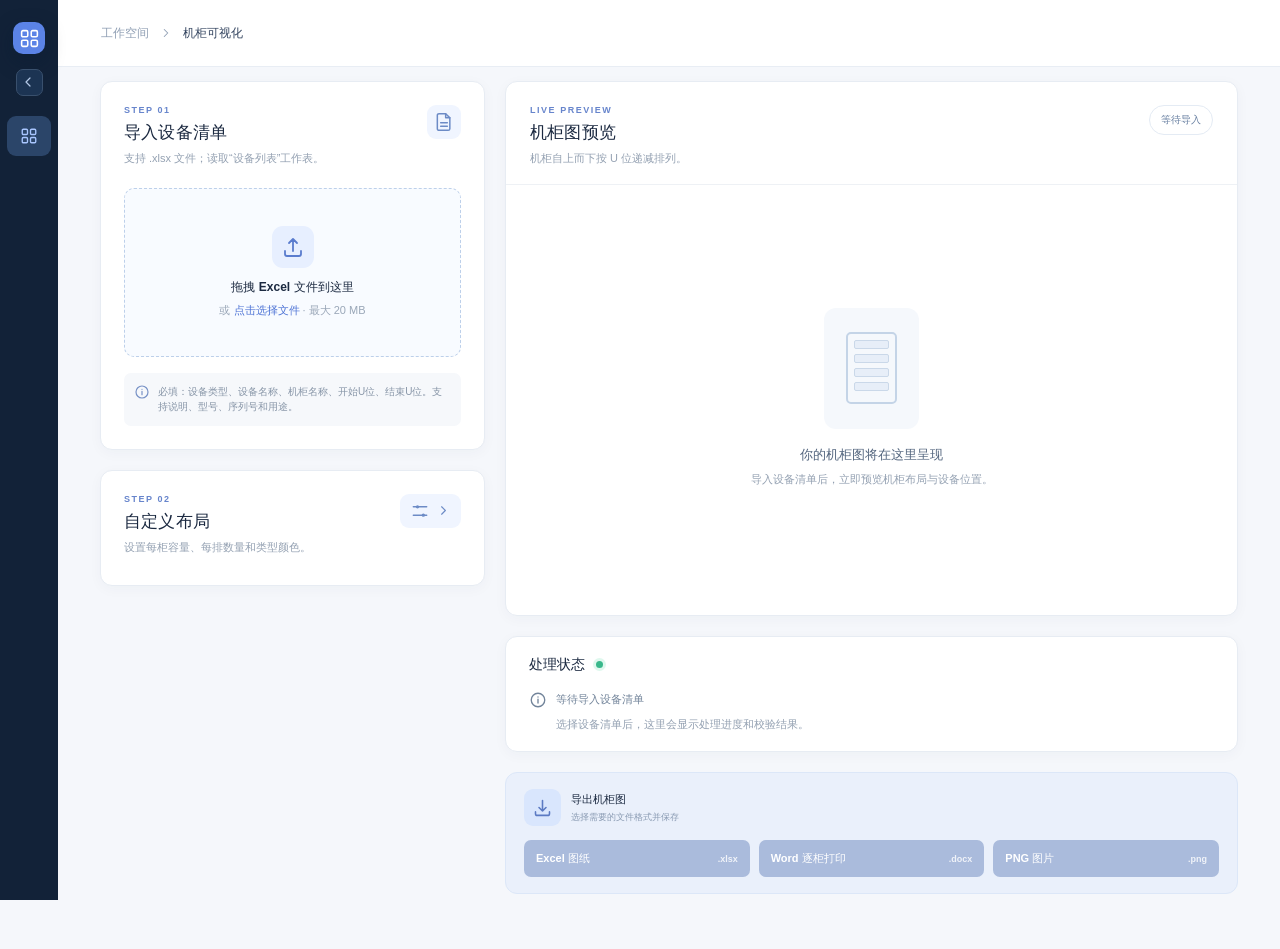
==== index.html @ 8fc7eed4 "Add files via upload" ====
<!doctype html>
<html lang="zh-CN">
  <head>
    <meta charset="UTF-8" />
    <meta name="viewport" content="width=device-width, initial-scale=1.0" />
    <title>机柜图生成器</title>
    <script type="module" crossorigin src="/assets/main-CAr9Ne1D.js"></script>
    <link rel="modulepreload" crossorigin href="/assets/style-BYefLPfo.js">
    <link rel="stylesheet" crossorigin href="/assets/style-B7ou3QbX.css">
  </head>
  <body>
    <div id="app"></div>
  </body>
</html>
---- assets/style-B7ou3QbX.css ----
:root{font-family:DM Sans,Noto Sans SC,Microsoft YaHei,sans-serif;color:#1b2940;background:#f5f7fb;font-synthesis:none}*{box-sizing:border-box}body{margin:0;min-width:980px}button,input{font:inherit}button{cursor:pointer}button:disabled{cursor:not-allowed}svg{flex:none}.shell{display:flex;min-height:100vh}.sidebar{width:238px;background:#122238;color:#fff;display:flex;flex-direction:column;flex:none;padding:30px 17px 22px;position:sticky;top:0;height:100vh}.brand{display:flex;align-items:center;gap:11px;padding:0 13px 51px}.brand-mark{width:38px;height:38px;border-radius:10px;background:#5b83e6;display:grid;place-items:center;box-shadow:0 7px 20px #08183166}.brand strong{display:block;font-size:16px;letter-spacing:.025em}.brand small{display:block;margin-top:3px;font-size:9px;letter-spacing:.22em;color:#8ba4c4}.side-label{font-size:10px;font-weight:700;letter-spacing:.18em;color:#6f87a7;padding:0 15px 13px}.nav-item{width:100%;display:flex;align-items:center;gap:12px;border:0;border-radius:9px;padding:13px 14px;background:#2b4569;color:#fff;text-align:left;font-size:13px;font-weight:600}.nav-item svg{color:#a9c6ff}.side-bottom{margin-top:auto}.side-note{display:flex;gap:9px;padding:14px 12px;border:1px solid #34485e;border-radius:9px;color:#9db0c7;font-size:11px;line-height:1.6}.side-note svg{color:#85a8ee;margin-top:1px}.version{color:#5d7189;font-size:10px;padding:19px 13px 0}.main{flex:1;min-width:0}.topbar{height:67px;padding:0 43px;border-bottom:1px solid #e8edf4;background:#fff;display:flex;align-items:center;justify-content:space-between}.breadcrumbs{display:flex;align-items:center;gap:10px;color:#91a0b5;font-size:12px}.breadcrumbs strong{font-weight:600;color:#33445f}.top-pill{display:flex;align-items:center;gap:8px;border:1px solid #e5ebf0;border-radius:99px;padding:7px 11px;color:#687b91;font-size:11px}.pulse,.status-dot{width:7px;height:7px;border-radius:50%;background:#39b88b;box-shadow:0 0 0 3px #dff8ee}.content{max-width:1510px;margin:0 auto;padding:30px 42px 55px}.hero{height:174px;border-radius:14px;background:linear-gradient(108deg,#234977,#1d3b62 49%,#142a47);position:relative;overflow:hidden;display:flex;align-items:center;justify-content:space-between;padding:0 38px;color:#fff;box-shadow:0 12px 30px #263c5b1f}.hero:after{content:"";position:absolute;width:530px;height:530px;right:-75px;top:-270px;border:1px solid #ffffff1c;border-radius:50%;box-shadow:0 0 0 70px #ffffff07,0 0 0 145px #ffffff05}.hero-copy{z-index:2}.eyebrow,.kicker{font-size:10px;letter-spacing:.17em;font-weight:700;color:#83adff}.hero h1{margin:10px 0 8px;font-size:28px;letter-spacing:.015em;font-weight:700}.hero p{font-size:12px;color:#c3d3e8;margin:0}.hero-art{width:210px;height:135px;position:relative;z-index:1;margin-right:18px}.mini-rack{position:absolute;left:45px;top:8px;width:116px;height:126px;border:5px solid #6d8caf;border-radius:8px;background:#0d2340;padding:10px;display:flex;flex-direction:column;gap:7px;transform:rotate(-7deg);box-shadow:14px 14px 25px #07162966}.mini-rack div{height:17px;background:linear-gradient(90deg,#79a5e5 0 9%,#2d5484 9% 72%,#385f8d 72%);border-radius:3px;box-shadow:inset 0 0 0 1px #ffffff18}.mini-rack div:nth-child(2){background:linear-gradient(90deg,#6eccc3 0 9%,#265b68 9% 72%,#327b7e 72%)}.mini-rack div:nth-child(4){background:linear-gradient(90deg,#be9fe6 0 9%,#5d497b 9% 72%,#6a538f 72%)}.art-glow{position:absolute;width:180px;height:70px;background:#6ea4ff33;filter:blur(32px);bottom:0}.workflow{display:flex;align-items:center;gap:19px;margin:24px 0}.step{display:flex;align-items:center;gap:12px;min-width:184px;color:#8492a6}.step>span{width:31px;height:31px;display:grid;place-items:center;border:1px solid #dce3ec;border-radius:50%;background:#fff;font-size:11px;font-weight:700}.step.active>span{background:#e9efff;color:#4d70ca;border-color:#ccdbff}.step strong{display:block;font-size:12px;color:#43536c}.step small{display:block;margin-top:3px;font-size:10px}.workflow i{width:50px;height:1px;background:#dce3ec}.workspace-grid{display:grid;grid-template-columns:minmax(355px,385px) minmax(0,1fr);gap:20px}.left-stack,.right-stack{display:flex;flex-direction:column;gap:20px}.panel{background:#fff;border:1px solid #e7ecf3;border-radius:12px;box-shadow:0 3px 14px #20335009}.import-panel,.settings-panel{padding:23px}.panel-heading,.preview-heading{display:flex;justify-content:space-between;gap:15px}.kicker{color:#6785cc;font-size:9px}.panel h2{font-size:17px;margin:6px 0;letter-spacing:.01em}.panel p{font-size:11px;color:#94a1b2;margin:0;line-height:1.5}.heading-icon{color:#6c8bc6;background:#f0f5ff;border-radius:9px;width:34px;height:34px;display:grid;place-items:center}.dropzone{height:169px;border:1.5px dashed #bdd0ea;background:#f8fbff;border-radius:10px;margin-top:21px;display:flex;align-items:center;justify-content:center;flex-direction:column;gap:7px;cursor:pointer;transition:.2s}.dropzone:hover,.dropzone.dragging{border-color:#5d86df;background:#eff5ff}.upload-icon{width:42px;height:42px;border-radius:11px;background:#e7efff;color:#5a7cce;display:grid;place-items:center;margin-bottom:4px}.dropzone strong{font-size:12px}.dropzone span{font-size:11px;color:#9aa7b8}.dropzone b{color:#4d73d5}.file-summary{display:flex;align-items:center;gap:11px;background:#f6f9fd;border:1px solid #e5ecf6;border-radius:8px;padding:10px;margin-top:13px}.file-summary.hidden{display:none}.file-badge{color:#5d7bc3}.file-summary>div:nth-child(2){min-width:0;flex:1}.file-summary strong,.file-summary small{display:block;white-space:nowrap;overflow:hidden;text-overflow:ellipsis}.file-summary strong{font-size:11px}.file-summary small{font-size:10px;color:#92a0b0;margin-top:2px}.file-summary button{border:0;background:none;color:#9caaba;padding:4px}.format-note{display:flex;gap:8px;align-items:flex-start;margin-top:16px;padding:11px 10px;border-radius:7px;background:#f6f8fb;color:#8795a7;font-size:10px;line-height:1.55}.format-note svg{color:#7892c6}.setting-row{display:flex;justify-content:space-between;align-items:center;padding:18px 0;border-bottom:1px solid #eef1f5}.settings-panel .panel-heading{margin-bottom:7px}.setting-row label strong,.color-head strong{display:block;font-size:12px;font-weight:600}.setting-row label small,.color-head small{display:block;color:#9aa6b5;font-size:10px;margin-top:4px}.number-control{display:flex;align-items:center;border:1px solid #dde5ef;border-radius:7px;height:34px;overflow:hidden}.number-control input{width:51px;border:0;outline:none;text-align:center;color:#263d61;font-size:12px;font-weight:700;appearance:textfield}.number-control input::-webkit-inner-spin-button,.number-control input::-webkit-outer-spin-button{-webkit-appearance:none}.number-control span{background:#f6f8fb;color:#8f9bab;height:100%;display:grid;place-items:center;width:30px;font-size:10px;border-left:1px solid #e7edf4}.color-head{display:flex;align-items:center;justify-content:space-between;margin:20px 0 13px}.color-head small{margin:0}.color-list{display:grid;grid-template-columns:1fr 1fr;gap:9px}.color-item{display:flex;align-items:center;gap:8px;border:1px solid #edf1f5;border-radius:7px;padding:7px 8px;font-size:11px;white-space:nowrap;overflow:hidden}.color-item input{width:20px;height:20px;flex:none;border:0;background:none;padding:0;cursor:pointer}.color-item input::-webkit-color-swatch-wrapper{padding:0}.color-item input::-webkit-color-swatch{border:0;border-radius:5px}.color-item span{overflow:hidden;text-overflow:ellipsis}.text-button{background:none;border:0;color:#6382c8;font-size:11px;font-weight:600;padding:0;margin-top:18px}.preview-panel{min-height:570px;overflow:hidden}.preview-heading{padding:23px 24px 17px;border-bottom:1px solid #eef1f5}.preview-count{align-self:flex-start;border:1px solid #e4ebf4;border-radius:99px;color:#6980a2;padding:7px 11px;font-size:10px;white-space:nowrap}.preview-body{padding:18px 24px 22px;min-height:449px}.empty-preview{height:390px;display:flex;flex-direction:column;align-items:center;justify-content:center;text-align:center}.empty-visual{width:95px;height:121px;border-radius:12px;background:#f5f8fc;display:grid;place-items:center;margin-bottom:17px}.outline-rack{width:51px;height:72px;border:2px solid #c4d4e7;border-radius:5px;padding:6px;display:flex;flex-direction:column;gap:5px}.outline-rack span{height:9px;border:1px solid #cad8e9;border-radius:2px;background:#e7eef8}.empty-preview strong{font-size:13px;color:#53657e}.empty-preview p{max-width:265px;margin-top:7px}.preview-toolbar{display:flex;justify-content:space-between;color:#9baabc;font-size:10px;margin-bottom:15px}.rack-grid{display:grid;grid-template-columns:repeat(var(--per-row),minmax(92px,1fr));gap:16px 10px;overflow-x:auto;padding-bottom:10px}.rack-card{min-width:92px}.rack-title{height:28px;background:#1f3552;color:#fff;display:flex;align-items:center;justify-content:center;padding:0 3px;border-radius:5px 5px 0 0;font-weight:700;font-size:10px;overflow:hidden;white-space:nowrap;text-overflow:ellipsis}.rack-frame{height:295px;border:2px solid #d5e0ed;border-top:0;display:flex;background:#f7f9fc}.u-axis{width:27px;display:flex;flex-direction:column;justify-content:space-between;align-items:center;padding:6px 1px;color:#9aa8b8;font-size:8px;border-right:1px solid #e1e7ef}.rack-slots{position:relative;flex:1;background:repeating-linear-gradient(to bottom,#f5f7fa 0 calc(100% / var(--max-u) - 1px),#e1e8f0 calc(100% / var(--max-u) - 1px) calc(100% / var(--max-u)))}.device-segment{position:absolute;left:0;right:0;display:flex;align-items:center;justify-content:center;color:#fff;font-size:8px;font-weight:700;overflow:hidden;border:1px solid #fff5;text-align:center;padding:1px}.device-segment span{line-height:1.1;overflow:hidden;text-overflow:ellipsis;white-space:nowrap}.rack-footer{text-align:center;color:#8c9aad;font-size:9px;padding:7px 0}.preview-legend{display:flex;flex-wrap:wrap;gap:9px 13px;border-top:1px solid #edf1f5;margin-top:10px;padding-top:14px}.preview-legend span{display:flex;align-items:center;gap:5px;color:#7d8da2;font-size:9px}.preview-legend i{width:8px;height:8px;border-radius:2px}.status-panel{padding:19px 23px}.status-title{display:flex;align-items:center;gap:10px}.status-title h2{font-size:14px;margin:0}.status-dot.error{background:#e77d6e;box-shadow:0 0 0 3px #fff0ed}.status-main{display:flex;align-items:center;gap:9px;margin-top:17px;color:#72849a;font-size:11px}.status-main strong{font-weight:600}.status-main.success{color:#248b70}.status-main.error{color:#c65c4c}.status-panel p{margin:7px 0 0 27px}.issue-list{max-height:126px;overflow:auto;color:#ab635b;font-size:10px;padding-left:18px;margin:11px 0 0;line-height:1.6}.export-panel{background:#eaf0fb;border:1px solid #dce7f8;border-radius:12px;padding:16px 18px;display:flex;align-items:center;justify-content:space-between;gap:12px}.export-text{display:flex;align-items:center;gap:10px}.export-text>span{width:37px;height:37px;border-radius:9px;background:#d9e6fd;display:grid;place-items:center;color:#5b7ac3}.export-text strong,.export-text small{display:block}.export-text strong{font-size:11px}.export-text small{font-size:9px;color:#899ab2;margin-top:4px}.export-panel button{border:0;border-radius:7px;background:#456bd1;color:#fff;padding:10px 12px;display:flex;align-items:center;gap:3px;font-size:10px;font-weight:700;box-shadow:0 4px 10px #5179d444;white-space:nowrap}.export-panel button:hover:not(:disabled){background:#385fbe}.export-panel button:disabled{background:#aabbdc;box-shadow:none}@media(max-width:1180px){.sidebar{width:205px}.content{padding:25px}.topbar{padding:0 25px}.workspace-grid{grid-template-columns:350px minmax(0,1fr)}.rack-grid{grid-template-columns:repeat(var(--per-row),minmax(90px,1fr))}}@media(max-width:1050px){.workspace-grid{grid-template-columns:1fr}.left-stack{display:grid;grid-template-columns:1fr 1fr;align-items:start}.preview-panel,.preview-body{min-height:0}.rack-grid{grid-template-columns:repeat(var(--per-row),minmax(110px,1fr))}}@media(max-width:800px){body{min-width:0}.sidebar{display:none}.content{padding:18px}.left-stack{display:flex}.hero{padding:25px;height:auto}.hero-art{display:none}.workflow{gap:8px;overflow:auto}.step{min-width:145px}.workflow i{width:20px;flex:none}.rack-grid{grid-template-columns:repeat(var(--per-row),minmax(105px,1fr))}.export-panel{flex-wrap:wrap}}.sidebar{width:174px;padding:22px 12px 16px;transition:width .2s ease}.brand{gap:8px;padding:0 5px 19px}.brand-mark{width:32px;height:32px;flex:none}.brand strong{font-size:12px;white-space:nowrap}.brand small{font-size:8px}.side-label{padding:15px 9px 10px}.nav-item{padding:11px 10px;gap:8px}.sidebar-toggle{align-self:flex-end;width:27px;height:27px;border:1px solid #39506d;border-radius:7px;background:#1c3453;color:#b3c8e6;display:grid;place-items:center}.sidebar-toggle:hover{background:#294a74}.sidebar-collapsed .sidebar{width:58px;align-items:center;padding-left:7px;padding-right:7px}.sidebar-collapsed .brand{padding:0 0 15px}.sidebar-collapsed .brand-name,.sidebar-collapsed .side-label,.sidebar-collapsed .nav-item span,.sidebar-collapsed .side-bottom{display:none}.sidebar-collapsed .sidebar-toggle{align-self:center;transform:rotate(180deg)}.sidebar-collapsed .nav{width:100%;margin-top:20px}.sidebar-collapsed .nav-item{justify-content:center}.content{padding-top:14px}.workflow{margin:10px 0 20px}.heading-toggle{border:0;background:#f0f5ff;color:#6c8bc6;border-radius:9px;min-width:61px;height:34px;display:flex;align-items:center;justify-content:center;gap:6px}.heading-toggle svg:last-child{transition:transform .2s}.heading-toggle[aria-expanded=true] svg:last-child{transform:rotate(90deg)}#settingsBody[hidden]{display:none}.settings-actions{display:flex;justify-content:space-between;align-items:center;gap:12px;margin-top:18px}.settings-actions .text-button{margin:0}.apply-button{border:0;border-radius:7px;padding:9px 15px;background:#456bd1;color:#fff;font-size:11px;font-weight:700}.apply-button:hover{background:#385fbe}.apply-button:disabled{background:#aabbdc}.settings-error{color:#b84d43;font-size:11px;line-height:1.5;margin-top:10px}.settings-error:empty{display:none}.settings-error:not(:empty){max-height:115px;overflow:auto;padding:8px;background:#fff7f5;border-radius:6px}.preview-panel,.preview-body{min-height:0}.preview-fit-viewport{width:100%;height:min(58vh,500px);min-height:280px;display:flex;justify-content:center;align-items:center;overflow:hidden;cursor:zoom-in;border-radius:9px;background:#fafcff}.preview-fit-viewport:focus-visible{outline:2px solid #456bd1;outline-offset:2px}.preview-stage{flex:none;position:relative}.preview-content{transform-origin:top left;width:max-content}.preview-content .rack-grid,.preview-window-content .rack-grid{grid-template-columns:repeat(var(--per-row),130px);gap:16px 14px;overflow:visible}.preview-content .rack-card,.preview-window-content .rack-card{min-width:0;width:130px}.preview-content .u-axis,.preview-window-content .u-axis{width:19px;flex:none;font-size:7px}.preview-content .u-axis-right,.preview-window-content .u-axis-right{border-right:0;border-left:1px solid #e1e7ef}.preview-content .preview-legend,.preview-window-content .preview-legend{max-width:100%}.preview-hint{text-align:center;margin-top:10px!important;color:#7188ad!important}.preview-window-body{min-width:0;background:#f5f7fb}.preview-window-main{padding:24px;min-width:0}.preview-window-header{margin-bottom:22px}.preview-window-header h1{font-size:22px;margin:0 0 6px}.preview-window-header p{color:#788ba4;font-size:12px;margin:0}.preview-window-content{background:#fff;border:1px solid #e1e9f3;border-radius:12px;padding:22px;width:max-content;min-width:100%;max-width:none;box-shadow:0 5px 18px #20335010}.preview-window-content .preview-toolbar{max-width:100%}.export-panel{display:block}.export-text{margin-bottom:14px}.export-actions{display:grid;grid-template-columns:repeat(3,minmax(0,1fr));gap:9px}.export-panel .export-button{width:100%;min-width:0;justify-content:space-between;padding:11px 12px;font-size:11px;text-align:left}.export-button small{font-size:9px;opacity:.82;margin-left:5px}@media(max-width:1180px){.sidebar{width:154px}}@media(max-width:800px){.sidebar{display:none}.preview-fit-viewport{height:min(52vh,440px)}.preview-window-main{padding:14px}.export-actions{grid-template-columns:1fr}}
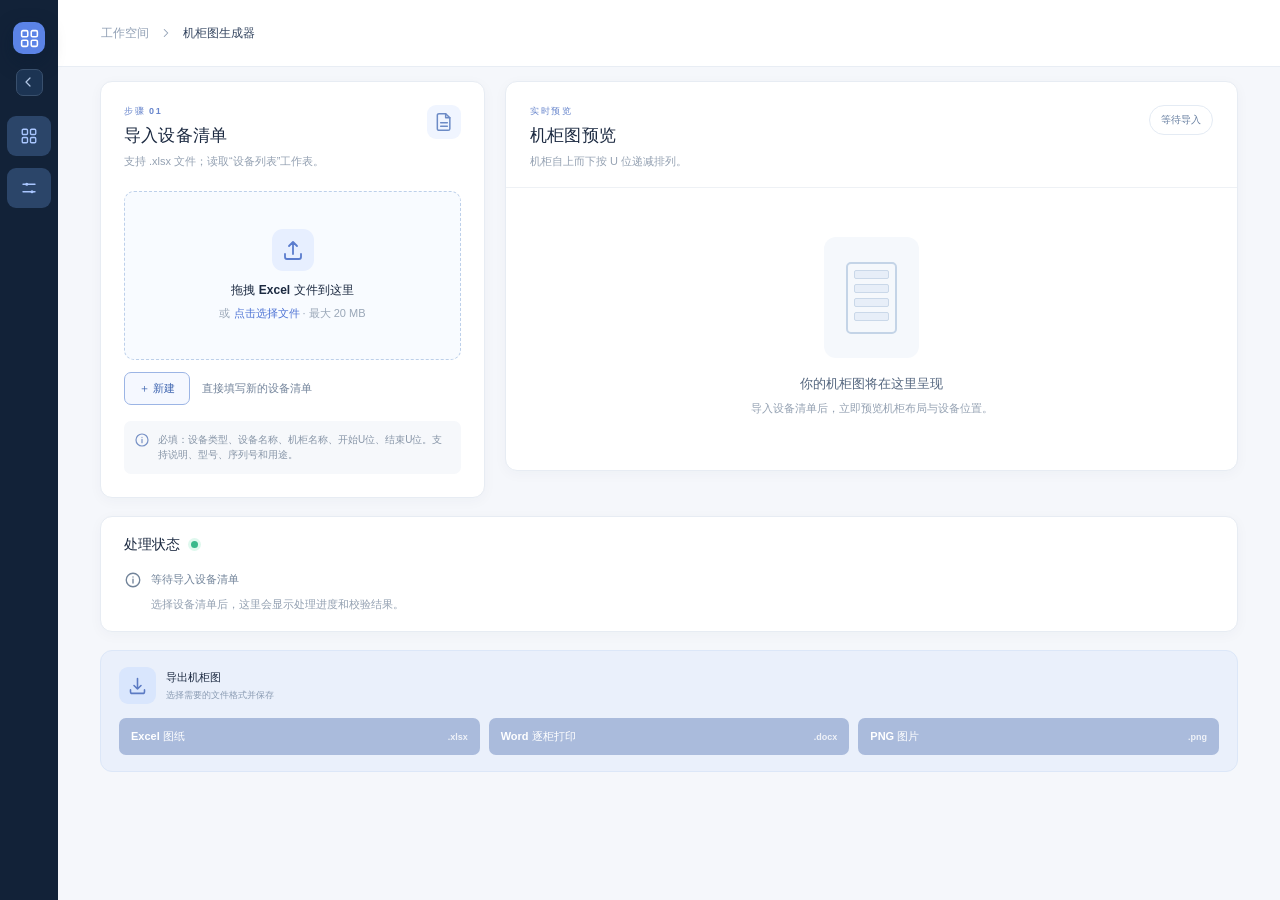
==== commit 4c25117e: "Add files via upload" ====
--- a/index.html
+++ b/index.html
@@ -4,9 +4,10 @@
     <meta charset="UTF-8" />
     <meta name="viewport" content="width=device-width, initial-scale=1.0" />
     <title>机柜图生成器</title>
-    <script type="module" crossorigin src="/assets/main-CAr9Ne1D.js"></script>
-    <link rel="modulepreload" crossorigin href="/assets/style-BYefLPfo.js">
-    <link rel="stylesheet" crossorigin href="/assets/style-B7ou3QbX.css">
+    <script type="module" crossorigin src="/assets/main-Dk7D047-.js"></script>
+    <link rel="modulepreload" crossorigin href="/assets/i18n-CIvO10sD.js">
+    <link rel="modulepreload" crossorigin href="/assets/workbook-DR_3qnbt.js">
+    <link rel="stylesheet" crossorigin href="/assets/style-DCQNEV_f.css">
   </head>
   <body>
     <div id="app"></div>
--- a/assets/style-DCQNEV_f.css
+++ b/assets/style-DCQNEV_f.css
@@ -0,0 +1 @@
+:root{font-family:DM Sans,Noto Sans SC,Microsoft YaHei,sans-serif;color:#1b2940;background:#f5f7fb;font-synthesis:none}*{box-sizing:border-box}body{margin:0;min-width:980px}button,input{font:inherit}button{cursor:pointer}button:disabled{cursor:not-allowed}svg{flex:none}.shell{display:flex;min-height:100vh}.sidebar{width:238px;background:#122238;color:#fff;display:flex;flex-direction:column;flex:none;padding:30px 17px 22px;position:sticky;top:0;height:100vh}.brand{display:flex;align-items:center;gap:11px;padding:0 13px 51px}.brand-mark{width:38px;height:38px;border-radius:10px;background:#5b83e6;display:grid;place-items:center;box-shadow:0 7px 20px #08183166}.brand strong{display:block;font-size:16px;letter-spacing:.025em}.brand small{display:block;margin-top:3px;font-size:9px;letter-spacing:.22em;color:#8ba4c4}.side-label{font-size:10px;font-weight:700;letter-spacing:.18em;color:#6f87a7;padding:0 15px 13px}.nav-item{width:100%;display:flex;align-items:center;gap:12px;border:0;border-radius:9px;padding:13px 14px;background:#2b4569;color:#fff;text-align:left;font-size:13px;font-weight:600}.nav-item svg{color:#a9c6ff}.side-bottom{margin-top:auto}.side-note{display:flex;gap:9px;padding:14px 12px;border:1px solid #34485e;border-radius:9px;color:#9db0c7;font-size:11px;line-height:1.6}.side-note svg{color:#85a8ee;margin-top:1px}.version{color:#5d7189;font-size:10px;padding:19px 13px 0}.main{flex:1;min-width:0}.topbar{height:67px;padding:0 43px;border-bottom:1px solid #e8edf4;background:#fff;display:flex;align-items:center;justify-content:space-between}.breadcrumbs{display:flex;align-items:center;gap:10px;color:#91a0b5;font-size:12px}.breadcrumbs strong{font-weight:600;color:#33445f}.top-pill{display:flex;align-items:center;gap:8px;border:1px solid #e5ebf0;border-radius:99px;padding:7px 11px;color:#687b91;font-size:11px}.pulse,.status-dot{width:7px;height:7px;border-radius:50%;background:#39b88b;box-shadow:0 0 0 3px #dff8ee}.content{max-width:1510px;margin:0 auto;padding:30px 42px 55px}.hero{height:174px;border-radius:14px;background:linear-gradient(108deg,#234977,#1d3b62 49%,#142a47);position:relative;overflow:hidden;display:flex;align-items:center;justify-content:space-between;padding:0 38px;color:#fff;box-shadow:0 12px 30px #263c5b1f}.hero:after{content:"";position:absolute;width:530px;height:530px;right:-75px;top:-270px;border:1px solid #ffffff1c;border-radius:50%;box-shadow:0 0 0 70px #ffffff07,0 0 0 145px #ffffff05}.hero-copy{z-index:2}.eyebrow,.kicker{font-size:10px;letter-spacing:.17em;font-weight:700;color:#83adff}.hero h1{margin:10px 0 8px;font-size:28px;letter-spacing:.015em;font-weight:700}.hero p{font-size:12px;color:#c3d3e8;margin:0}.hero-art{width:210px;height:135px;position:relative;z-index:1;margin-right:18px}.mini-rack{position:absolute;left:45px;top:8px;width:116px;height:126px;border:5px solid #6d8caf;border-radius:8px;background:#0d2340;padding:10px;display:flex;flex-direction:column;gap:7px;transform:rotate(-7deg);box-shadow:14px 14px 25px #07162966}.mini-rack div{height:17px;background:linear-gradient(90deg,#79a5e5 0 9%,#2d5484 9% 72%,#385f8d 72%);border-radius:3px;box-shadow:inset 0 0 0 1px #ffffff18}.mini-rack div:nth-child(2){background:linear-gradient(90deg,#6eccc3 0 9%,#265b68 9% 72%,#327b7e 72%)}.mini-rack div:nth-child(4){background:linear-gradient(90deg,#be9fe6 0 9%,#5d497b 9% 72%,#6a538f 72%)}.art-glow{position:absolute;width:180px;height:70px;background:#6ea4ff33;filter:blur(32px);bottom:0}.workflow{display:flex;align-items:center;gap:19px;margin:24px 0}.step{display:flex;align-items:center;gap:12px;min-width:184px;color:#8492a6}.step>span{width:31px;height:31px;display:grid;place-items:center;border:1px solid #dce3ec;border-radius:50%;background:#fff;font-size:11px;font-weight:700}.step.active>span{background:#e9efff;color:#4d70ca;border-color:#ccdbff}.step strong{display:block;font-size:12px;color:#43536c}.step small{display:block;margin-top:3px;font-size:10px}.workflow i{width:50px;height:1px;background:#dce3ec}.workspace-grid{display:grid;grid-template-columns:minmax(355px,385px) minmax(0,1fr);gap:20px}.left-stack,.right-stack{display:flex;flex-direction:column;gap:20px}.panel{background:#fff;border:1px solid #e7ecf3;border-radius:12px;box-shadow:0 3px 14px #20335009}.import-panel,.settings-panel{padding:23px}.panel-heading,.preview-heading{display:flex;justify-content:space-between;gap:15px}.kicker{color:#6785cc;font-size:9px}.panel h2{font-size:17px;margin:6px 0;letter-spacing:.01em}.panel p{font-size:11px;color:#94a1b2;margin:0;line-height:1.5}.heading-icon{color:#6c8bc6;background:#f0f5ff;border-radius:9px;width:34px;height:34px;display:grid;place-items:center}.dropzone{height:169px;border:1.5px dashed #bdd0ea;background:#f8fbff;border-radius:10px;margin-top:21px;display:flex;align-items:center;justify-content:center;flex-direction:column;gap:7px;cursor:pointer;transition:.2s}.dropzone:hover,.dropzone.dragging{border-color:#5d86df;background:#eff5ff}.upload-icon{width:42px;height:42px;border-radius:11px;background:#e7efff;color:#5a7cce;display:grid;place-items:center;margin-bottom:4px}.dropzone strong{font-size:12px}.dropzone span{font-size:11px;color:#9aa7b8}.dropzone b{color:#4d73d5}.file-summary{display:flex;align-items:center;gap:11px;background:#f6f9fd;border:1px solid #e5ecf6;border-radius:8px;padding:10px;margin-top:13px}.file-summary.hidden{display:none}.file-badge{color:#5d7bc3}.file-summary>div:nth-child(2){min-width:0;flex:1}.file-summary strong,.file-summary small{display:block;white-space:nowrap;overflow:hidden;text-overflow:ellipsis}.file-summary strong{font-size:11px}.file-summary small{font-size:10px;color:#92a0b0;margin-top:2px}.file-summary button{border:0;background:none;color:#9caaba;padding:4px}.format-note{display:flex;gap:8px;align-items:flex-start;margin-top:16px;padding:11px 10px;border-radius:7px;background:#f6f8fb;color:#8795a7;font-size:10px;line-height:1.55}.format-note svg{color:#7892c6}.setting-row{display:flex;justify-content:space-between;align-items:center;padding:18px 0;border-bottom:1px solid #eef1f5}.settings-panel .panel-heading{margin-bottom:7px}.setting-row label strong,.color-head strong{display:block;font-size:12px;font-weight:600}.setting-row label small,.color-head small{display:block;color:#9aa6b5;font-size:10px;margin-top:4px}.number-control{display:flex;align-items:center;border:1px solid #dde5ef;border-radius:7px;height:34px;overflow:hidden}.number-control input{width:51px;border:0;outline:none;text-align:center;color:#263d61;font-size:12px;font-weight:700;appearance:textfield}.number-control input::-webkit-inner-spin-button,.number-control input::-webkit-outer-spin-button{-webkit-appearance:none}.number-control span{background:#f6f8fb;color:#8f9bab;height:100%;display:grid;place-items:center;width:30px;font-size:10px;border-left:1px solid #e7edf4}.color-head{display:flex;align-items:center;justify-content:space-between;margin:20px 0 13px}.color-head small{margin:0}.color-list{display:grid;grid-template-columns:1fr 1fr;gap:9px}.color-item{display:flex;align-items:center;gap:8px;border:1px solid #edf1f5;border-radius:7px;padding:7px 8px;font-size:11px;white-space:nowrap;overflow:hidden}.color-item input{width:20px;height:20px;flex:none;border:0;background:none;padding:0;cursor:pointer}.color-item input::-webkit-color-swatch-wrapper{padding:0}.color-item input::-webkit-color-swatch{border:0;border-radius:5px}.color-item span{overflow:hidden;text-overflow:ellipsis}.text-button{background:none;border:0;color:#6382c8;font-size:11px;font-weight:600;padding:0;margin-top:18px}.preview-panel{min-height:570px;overflow:hidden}.preview-heading{padding:23px 24px 17px;border-bottom:1px solid #eef1f5}.preview-count{align-self:flex-start;border:1px solid #e4ebf4;border-radius:99px;color:#6980a2;padding:7px 11px;font-size:10px;white-space:nowrap}.preview-body{padding:18px 24px 22px;min-height:449px}.empty-preview{height:390px;display:flex;flex-direction:column;align-items:center;justify-content:center;text-align:center}.empty-visual{width:95px;height:121px;border-radius:12px;background:#f5f8fc;display:grid;place-items:center;margin-bottom:17px}.outline-rack{width:51px;height:72px;border:2px solid #c4d4e7;border-radius:5px;padding:6px;display:flex;flex-direction:column;gap:5px}.outline-rack span{height:9px;border:1px solid #cad8e9;border-radius:2px;background:#e7eef8}.empty-preview strong{font-size:13px;color:#53657e}.empty-preview p{max-width:265px;margin-top:7px}.preview-toolbar{display:flex;justify-content:space-between;color:#9baabc;font-size:10px;margin-bottom:15px}.rack-grid{display:grid;grid-template-columns:repeat(var(--per-row),minmax(92px,1fr));gap:16px 10px;overflow-x:auto;padding-bottom:10px}.rack-card{min-width:92px}.rack-title{height:28px;background:#1f3552;color:#fff;display:flex;align-items:center;justify-content:center;padding:0 3px;border-radius:5px 5px 0 0;font-weight:700;font-size:10px;overflow:hidden;white-space:nowrap;text-overflow:ellipsis}.rack-frame{height:295px;border:2px solid #d5e0ed;border-top:0;display:flex;background:#f7f9fc}.u-axis{width:27px;display:flex;flex-direction:column;justify-content:space-between;align-items:center;padding:6px 1px;color:#9aa8b8;font-size:8px;border-right:1px solid #e1e7ef}.rack-slots{position:relative;flex:1;background:repeating-linear-gradient(to bottom,#f5f7fa 0 calc(100% / var(--max-u) - 1px),#e1e8f0 calc(100% / var(--max-u) - 1px) calc(100% / var(--max-u)))}.device-segment{position:absolute;left:0;right:0;display:flex;align-items:center;justify-content:center;color:#fff;font-size:8px;font-weight:700;overflow:hidden;border:1px solid #fff5;text-align:center;padding:1px}.device-segment span{line-height:1.1;overflow:hidden;text-overflow:ellipsis;white-space:nowrap}.rack-footer{text-align:center;color:#8c9aad;font-size:9px;padding:7px 0}.preview-legend{display:flex;flex-wrap:wrap;gap:9px 13px;border-top:1px solid #edf1f5;margin-top:10px;padding-top:14px}.preview-legend span{display:flex;align-items:center;gap:5px;color:#7d8da2;font-size:9px}.preview-legend i{width:8px;height:8px;border-radius:2px}.status-panel{padding:19px 23px}.status-title{display:flex;align-items:center;gap:10px}.status-title h2{font-size:14px;margin:0}.status-dot.error{background:#e77d6e;box-shadow:0 0 0 3px #fff0ed}.status-main{display:flex;align-items:center;gap:9px;margin-top:17px;color:#72849a;font-size:11px}.status-main strong{font-weight:600}.status-main.success{color:#248b70}.status-main.error{color:#c65c4c}.status-panel p{margin:7px 0 0 27px}.issue-list{max-height:126px;overflow:auto;color:#ab635b;font-size:10px;padding-left:18px;margin:11px 0 0;line-height:1.6}.export-panel{background:#eaf0fb;border:1px solid #dce7f8;border-radius:12px;padding:16px 18px;display:flex;align-items:center;justify-content:space-between;gap:12px}.export-text{display:flex;align-items:center;gap:10px}.export-text>span{width:37px;height:37px;border-radius:9px;background:#d9e6fd;display:grid;place-items:center;color:#5b7ac3}.export-text strong,.export-text small{display:block}.export-text strong{font-size:11px}.export-text small{font-size:9px;color:#899ab2;margin-top:4px}.export-panel button{border:0;border-radius:7px;background:#456bd1;color:#fff;padding:10px 12px;display:flex;align-items:center;gap:3px;font-size:10px;font-weight:700;box-shadow:0 4px 10px #5179d444;white-space:nowrap}.export-panel button:hover:not(:disabled){background:#385fbe}.export-panel button:disabled{background:#aabbdc;box-shadow:none}@media(max-width:1180px){.sidebar{width:205px}.content{padding:25px}.topbar{padding:0 25px}.workspace-grid{grid-template-columns:350px minmax(0,1fr)}.rack-grid{grid-template-columns:repeat(var(--per-row),minmax(90px,1fr))}}@media(max-width:1050px){.workspace-grid{grid-template-columns:1fr}.left-stack{display:grid;grid-template-columns:1fr 1fr;align-items:start}.preview-panel,.preview-body{min-height:0}.rack-grid{grid-template-columns:repeat(var(--per-row),minmax(110px,1fr))}}@media(max-width:800px){body{min-width:0}.sidebar{display:none}.content{padding:18px}.left-stack{display:flex}.hero{padding:25px;height:auto}.hero-art{display:none}.workflow{gap:8px;overflow:auto}.step{min-width:145px}.workflow i{width:20px;flex:none}.rack-grid{grid-template-columns:repeat(var(--per-row),minmax(105px,1fr))}.export-panel{flex-wrap:wrap}}.sidebar{width:174px;padding:22px 12px 16px;transition:width .2s ease}.brand{gap:8px;padding:0 5px 19px}.brand-mark{width:32px;height:32px;flex:none}.brand strong{font-size:12px;white-space:nowrap}.brand small{font-size:8px}.side-label{padding:15px 9px 10px}.nav-item{padding:11px 10px;gap:8px}.sidebar-toggle{align-self:flex-end;width:27px;height:27px;border:1px solid #39506d;border-radius:7px;background:#1c3453;color:#b3c8e6;display:grid;place-items:center}.sidebar-toggle:hover{background:#294a74}.sidebar-collapsed .sidebar{width:58px;align-items:center;padding-left:7px;padding-right:7px}.sidebar-collapsed .brand{padding:0 0 15px}.sidebar-collapsed .brand-name,.sidebar-collapsed .side-label,.sidebar-collapsed .nav-item span,.sidebar-collapsed .side-bottom{display:none}.sidebar-collapsed .sidebar-toggle{align-self:center;transform:rotate(180deg)}.sidebar-collapsed .nav{width:100%;margin-top:20px}.sidebar-collapsed .nav-item{justify-content:center}.content{padding-top:14px}.workflow{margin:10px 0 20px}.heading-toggle{border:0;background:#f0f5ff;color:#6c8bc6;border-radius:9px;min-width:61px;height:34px;display:flex;align-items:center;justify-content:center;gap:6px}.heading-toggle svg:last-child{transition:transform .2s}.heading-toggle[aria-expanded=true] svg:last-child{transform:rotate(90deg)}#settingsBody[hidden]{display:none}.settings-actions{display:flex;justify-content:space-between;align-items:center;gap:12px;margin-top:18px}.settings-actions .text-button{margin:0}.apply-button{border:0;border-radius:7px;padding:9px 15px;background:#456bd1;color:#fff;font-size:11px;font-weight:700}.apply-button:hover{background:#385fbe}.apply-button:disabled{background:#aabbdc}.settings-error{color:#b84d43;font-size:11px;line-height:1.5;margin-top:10px}.settings-error:empty{display:none}.settings-error:not(:empty){max-height:115px;overflow:auto;padding:8px;background:#fff7f5;border-radius:6px}.preview-panel,.preview-body{min-height:0}.preview-fit-viewport{width:100%;height:min(58vh,500px);min-height:280px;display:flex;justify-content:center;align-items:center;overflow:hidden;cursor:zoom-in;border-radius:9px;background:#fafcff}.preview-fit-viewport:focus-visible{outline:2px solid #456bd1;outline-offset:2px}.preview-stage{flex:none;position:relative}.preview-content{transform-origin:top left;width:max-content}.preview-content .rack-grid,.preview-window-content .rack-grid{grid-template-columns:repeat(var(--per-row),130px);gap:16px 14px;overflow:visible}.preview-content .rack-card,.preview-window-content .rack-card{min-width:0;width:130px}.preview-content .u-axis,.preview-window-content .u-axis{width:19px;flex:none;font-size:7px}.preview-content .u-axis-right,.preview-window-content .u-axis-right{border-right:0;border-left:1px solid #e1e7ef}.preview-content .preview-legend,.preview-window-content .preview-legend{max-width:100%}.preview-hint{text-align:center;margin-top:10px!important;color:#7188ad!important}.preview-window-body{min-width:0;background:#f5f7fb}.preview-window-main{padding:24px;min-width:0}.preview-window-header{margin-bottom:22px}.preview-window-header h1{font-size:22px;margin:0 0 6px}.preview-window-header p{color:#788ba4;font-size:12px;margin:0}.preview-window-content{background:#fff;border:1px solid #e1e9f3;border-radius:12px;padding:22px;width:max-content;min-width:100%;max-width:none;box-shadow:0 5px 18px #20335010}.preview-window-content .preview-toolbar{max-width:100%}.export-panel{display:block}.export-text{margin-bottom:14px}.export-actions{display:grid;grid-template-columns:repeat(3,minmax(0,1fr));gap:9px}.export-panel .export-button{width:100%;min-width:0;justify-content:space-between;padding:11px 12px;font-size:11px;text-align:left}.export-button small{font-size:9px;opacity:.82;margin-left:5px}@media(max-width:1180px){.sidebar{width:154px}}@media(max-width:800px){.sidebar{display:none}.preview-fit-viewport{height:min(52vh,440px)}.preview-window-main{padding:14px}.export-actions{grid-template-columns:1fr}}html,body,#app{max-width:100%}body,.shell,.main,.content,.workspace-grid,.left-stack,.right-stack,.panel,.export-panel{min-width:0}.shell,.content{width:100%}.panel-heading>div,.preview-heading>div,.export-text>div{min-width:0}.panel-heading p,.preview-heading p,.format-note span,.status-panel p,.status-main strong{overflow-wrap:anywhere}.dropzone{padding:12px;text-align:center}.preview-count{flex:none}.preview-body,.preview-fit-viewport,.export-actions{min-width:0}.export-panel .export-button{white-space:normal;overflow-wrap:anywhere}.preview-window-body{overflow:hidden}.preview-window-main{width:100%;height:100dvh;min-height:0;display:flex;flex-direction:column;overflow:hidden}.preview-window-header{display:flex;align-items:flex-start;justify-content:space-between;gap:18px;min-width:0;flex:none}.preview-window-header>div:first-child{min-width:0}.preview-window-header p{overflow-wrap:anywhere}.preview-window-actions{display:flex;flex-wrap:wrap;gap:8px;flex:none}.preview-window-actions button{border:1px solid #cbd8eb;border-radius:7px;background:#fff;color:#49678e;padding:7px 11px;font-size:11px;white-space:nowrap}.preview-window-actions button[aria-pressed=true]{background:#456bd1;border-color:#456bd1;color:#fff}.preview-window-viewport{flex:1;min-width:0;min-height:0;width:100%;overflow:auto;background:#fff;border:1px solid #e1e9f3;border-radius:12px;box-shadow:0 5px 18px #20335010}.preview-window-stage{position:relative;min-width:0;margin:auto}.preview-window-content{width:max-content;min-width:0;max-width:none;border:0;box-shadow:none;transform-origin:top left}.preview-window-content .preview-legend span{min-width:0;overflow-wrap:anywhere}@media(max-width:1050px){.workspace-grid{grid-template-columns:minmax(0,1fr)}.left-stack{display:grid;grid-template-columns:repeat(2,minmax(0,1fr));align-items:start}}@media(max-width:800px){.left-stack{display:flex;align-items:stretch}.content{padding:16px}.preview-window-header{flex-wrap:wrap}.preview-window-main{padding:14px}}@media(max-width:480px){.topbar{height:54px;padding:0 14px}.content{padding:12px}.workspace-grid,.left-stack,.right-stack{gap:12px}.import-panel,.settings-panel,.preview-heading,.status-panel{padding:16px}.preview-body{padding:12px}.panel-heading,.preview-heading{gap:8px}.panel h2{font-size:15px}.heading-icon{width:30px;height:30px;flex:none}.heading-toggle{min-width:48px}.color-list,.export-actions{grid-template-columns:minmax(0,1fr)}.preview-window-actions{width:100%}}@media(max-height:460px){.preview-window-body{overflow:auto}.preview-window-main{height:auto;min-height:100dvh;overflow:visible}.preview-window-viewport{flex:none;height:260px}}.generator-page,.settings-page{min-width:0}.import-new-row{display:flex;align-items:center;flex-wrap:wrap;gap:8px 12px;margin:12px 0;color:#73849b;font-size:11px}.new-file-button{display:inline-flex;align-items:center;border:1px solid #9cb5e5;border-radius:7px;background:#f5f8ff;color:#4167b1;padding:8px 14px;font:inherit;font-weight:700;white-space:nowrap}.new-file-button:hover{background:#eaf1ff}.new-file-button:focus-visible{outline:2px solid #6c93de;outline-offset:2px}.generator-page[hidden],.settings-page[hidden]{display:none!important}.nav{display:flex;flex-direction:column;gap:12px}.generator-page{display:flex;flex-direction:column;gap:18px}.generator-top{display:grid;grid-template-columns:minmax(310px,385px) minmax(0,1fr);align-items:stretch;gap:20px;min-width:0}.generator-top>.panel{min-width:0}.generator-top>.import-panel{height:auto;align-self:start}.generator-top>.preview-panel{display:flex;flex-direction:column;height:390px;min-height:0;align-self:start}.generator-top .preview-heading{flex:none}.generator-top .preview-body{display:flex;flex:1;flex-direction:column;min-height:0;overflow:hidden}.generator-top .preview-fit-viewport{flex:1;height:100%;min-height:0}.generator-top .empty-preview{flex:1;height:auto;min-height:0}.generator-top .preview-hint{flex:none}.settings-page{max-width:1120px;margin:0 auto;width:100%}.language-setting{display:flex;flex-wrap:wrap;align-items:center;gap:12px 20px;padding:14px 0 18px;border-bottom:1px solid #e9eef5;margin-bottom:10px;min-width:0}.language-setting label{display:flex;flex-direction:column;gap:5px;flex:1;min-width:180px}.language-setting small,.language-setting p{color:#73849b;font-size:11px;line-height:1.5}.language-setting p{flex-basis:100%;margin:0;overflow-wrap:anywhere}.language-setting select{max-width:100%;border:1px solid #cbd8eb;border-radius:7px;padding:9px 12px;background:#fff;color:#283d5b;font:inherit}.setting-row label,.export-text,.preview-heading>div:first-child{min-width:0}.setting-row strong,.nav-item span{overflow-wrap:anywhere}html[lang=en] .sidebar:not(.sidebar-collapsed .sidebar) .brand-name strong{font-size:12px}@media(max-width:600px){html[lang=en] .nav-item,html[lang=en] .sidebar-collapsed .nav-item{white-space:normal;max-width:170px;font-size:10px}}.settings-page-intro{margin:3px 0 20px}.settings-page-intro h1{margin:4px 0 6px;font-size:25px;color:#203755}.settings-page-intro p{margin:0;color:#73849b;font-size:12px;line-height:1.6}.settings-panel{padding:25px}.settings-panel .panel-heading{margin-bottom:10px}.settings-grid{display:grid;grid-template-columns:minmax(230px,.85fr) minmax(0,1.4fr);gap:30px;min-width:0}.settings-numbers,.settings-colors{min-width:0}.settings-numbers .setting-row:first-child{border-top:1px solid #eef1f5}.settings-colors .color-head{margin:16px 0 11px}.settings-colors .color-list{grid-template-columns:repeat(2,minmax(0,1fr))}.settings-colors .color-item{min-width:0}.settings-colors .color-item span{overflow:hidden;text-overflow:ellipsis}.custom-type{background:#fafcff}.custom-type-name{min-width:0;flex:1;border:1px solid #d8e3f2;background:#fff;border-radius:5px;padding:6px 7px;font-size:11px;color:#283d5b}.custom-type-name:focus{outline:2px solid #a7c0f0}.custom-type-color{width:31px;height:27px;border:0;background:transparent;padding:0;flex:none;cursor:pointer}.remove-type{border:0;background:#fff0ed;color:#a85c50;border-radius:5px;width:24px;height:24px;display:grid;place-items:center;flex:none}.add-type-button{margin-top:12px;border:1px dashed #9cb5e5;background:#f5f8ff;color:#4167b1;border-radius:7px;padding:8px 12px;font-size:11px;font-weight:700}.add-type-button:hover{background:#eaf1ff}.setting-help{font-size:10px;color:#7d8ba0;line-height:1.5;margin:9px 0 0}.settings-notice{color:#4b6fae;font-size:11px;min-height:16px;margin-top:9px}.settings-actions{border-top:1px solid #e9eef5;padding-top:17px}@media(max-width:1000px){.generator-top{grid-template-columns:minmax(0,1fr)}.generator-top>.preview-panel{height:390px}}@media(max-width:800px){.sidebar{display:flex}.settings-grid{grid-template-columns:minmax(0,1fr);gap:10px}}@media(max-width:520px){.generator-page,.generator-top{gap:12px}.generator-top>.preview-panel{height:350px}.settings-panel{padding:16px}.settings-colors .color-list{grid-template-columns:minmax(0,1fr)}}@media(max-width:600px){.shell{flex-direction:column}.sidebar,.sidebar-collapsed .sidebar{width:100%;height:58px;position:sticky;top:0;z-index:10;padding:7px 12px;flex-direction:row;align-items:center;gap:12px}.brand,.sidebar-collapsed .brand{padding:0}.brand-name,.side-label,.side-bottom,.sidebar-toggle{display:none!important}.nav,.sidebar-collapsed .nav{width:auto;margin:0 0 0 auto;flex-direction:row;gap:10px}.nav-item,.sidebar-collapsed .nav-item{width:auto;height:40px;justify-content:center;padding:0 9px;gap:6px;font-size:11px;white-space:nowrap}.sidebar-collapsed .nav-item span{display:inline}.topbar{height:49px}}
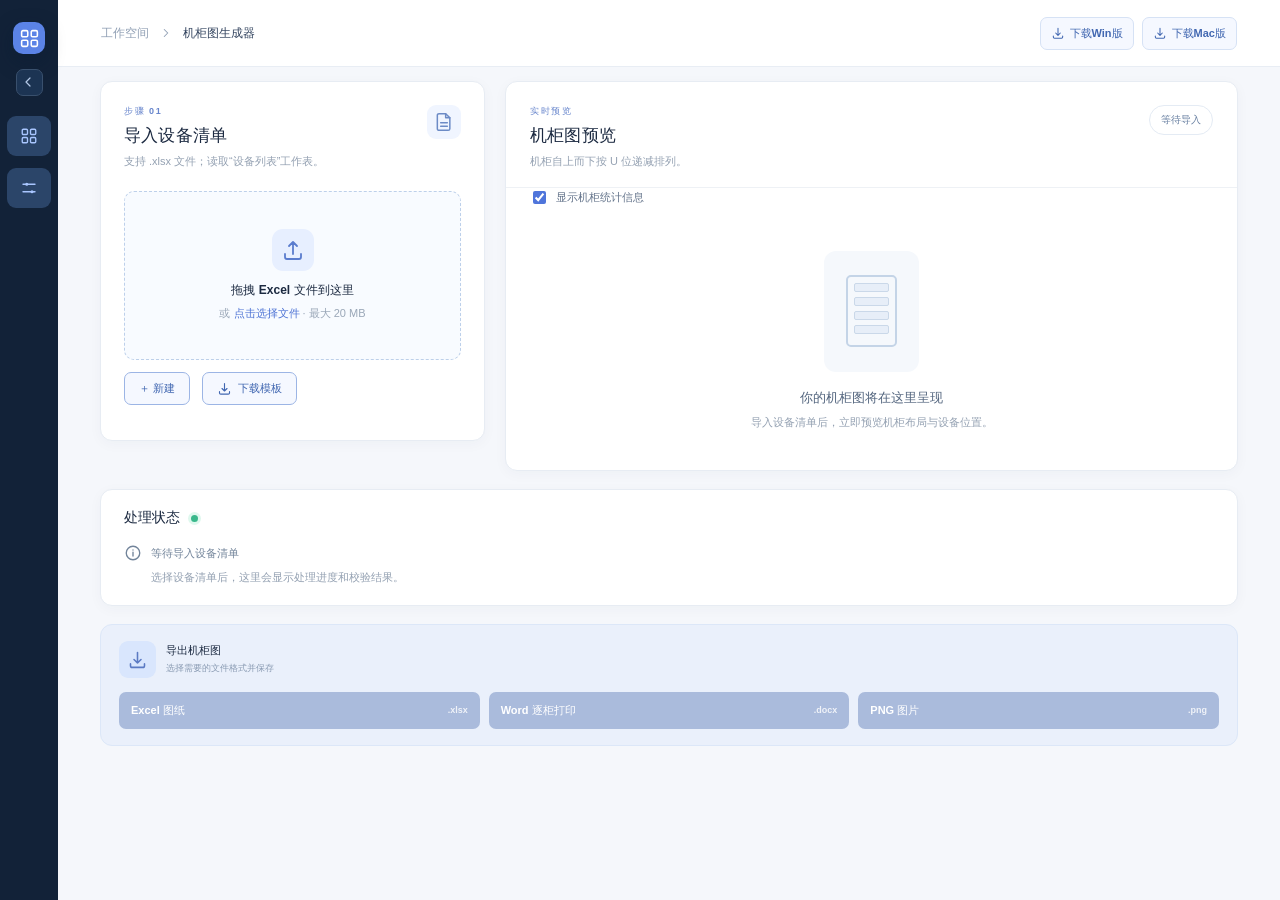
==== commit f9fab871: "Add files via upload" ====
--- a/index.html
+++ b/index.html
@@ -4,10 +4,10 @@
     <meta charset="UTF-8" />
     <meta name="viewport" content="width=device-width, initial-scale=1.0" />
     <title>机柜图生成器</title>
-    <script type="module" crossorigin src="/assets/main-Dk7D047-.js"></script>
-    <link rel="modulepreload" crossorigin href="/assets/i18n-CIvO10sD.js">
-    <link rel="modulepreload" crossorigin href="/assets/workbook-DR_3qnbt.js">
-    <link rel="stylesheet" crossorigin href="/assets/style-DCQNEV_f.css">
+    <script type="module" crossorigin src="/assets/main-DSUfc9Ya.js"></script>
+    <link rel="modulepreload" crossorigin href="/assets/i18n-CiS_sE5H.js">
+    <link rel="modulepreload" crossorigin href="/assets/workbook-BoGkn9Ol.js">
+    <link rel="stylesheet" crossorigin href="/assets/style-CJkz5hYx.css">
   </head>
   <body>
     <div id="app"></div>
--- a/assets/style-CJkz5hYx.css
+++ b/assets/style-CJkz5hYx.css
@@ -0,0 +1 @@
+:root{font-family:DM Sans,Noto Sans SC,Microsoft YaHei,sans-serif;color:#1b2940;background:#f5f7fb;font-synthesis:none}*{box-sizing:border-box}body{margin:0;min-width:980px}button,input{font:inherit}button{cursor:pointer}button:disabled{cursor:not-allowed}svg{flex:none}.shell{display:flex;min-height:100vh}.sidebar{width:238px;background:#122238;color:#fff;display:flex;flex-direction:column;flex:none;padding:30px 17px 22px;position:sticky;top:0;height:100vh}.brand{display:flex;align-items:center;gap:11px;padding:0 13px 51px}.brand-mark{width:38px;height:38px;border-radius:10px;background:#5b83e6;display:grid;place-items:center;box-shadow:0 7px 20px #08183166}.brand strong{display:block;font-size:16px;letter-spacing:.025em}.brand small{display:block;margin-top:3px;font-size:9px;letter-spacing:.22em;color:#8ba4c4}.side-label{font-size:10px;font-weight:700;letter-spacing:.18em;color:#6f87a7;padding:0 15px 13px}.nav-item{width:100%;display:flex;align-items:center;gap:12px;border:0;border-radius:9px;padding:13px 14px;background:#2b4569;color:#fff;text-align:left;font-size:13px;font-weight:600}.nav-item svg{color:#a9c6ff}.side-bottom{margin-top:auto}.side-note{display:flex;gap:9px;padding:14px 12px;border:1px solid #34485e;border-radius:9px;color:#9db0c7;font-size:11px;line-height:1.6}.side-note svg{color:#85a8ee;margin-top:1px}.version{color:#5d7189;font-size:10px;padding:19px 13px 0}.main{flex:1;min-width:0}.topbar{height:67px;padding:0 43px;border-bottom:1px solid #e8edf4;background:#fff;display:flex;align-items:center;justify-content:space-between}.breadcrumbs{display:flex;align-items:center;gap:10px;color:#91a0b5;font-size:12px}.breadcrumbs strong{font-weight:600;color:#33445f}.top-pill{display:flex;align-items:center;gap:8px;border:1px solid #e5ebf0;border-radius:99px;padding:7px 11px;color:#687b91;font-size:11px}.pulse,.status-dot{width:7px;height:7px;border-radius:50%;background:#39b88b;box-shadow:0 0 0 3px #dff8ee}.content{max-width:1510px;margin:0 auto;padding:30px 42px 55px}.hero{height:174px;border-radius:14px;background:linear-gradient(108deg,#234977,#1d3b62 49%,#142a47);position:relative;overflow:hidden;display:flex;align-items:center;justify-content:space-between;padding:0 38px;color:#fff;box-shadow:0 12px 30px #263c5b1f}.hero:after{content:"";position:absolute;width:530px;height:530px;right:-75px;top:-270px;border:1px solid #ffffff1c;border-radius:50%;box-shadow:0 0 0 70px #ffffff07,0 0 0 145px #ffffff05}.hero-copy{z-index:2}.eyebrow,.kicker{font-size:10px;letter-spacing:.17em;font-weight:700;color:#83adff}.hero h1{margin:10px 0 8px;font-size:28px;letter-spacing:.015em;font-weight:700}.hero p{font-size:12px;color:#c3d3e8;margin:0}.hero-art{width:210px;height:135px;position:relative;z-index:1;margin-right:18px}.mini-rack{position:absolute;left:45px;top:8px;width:116px;height:126px;border:5px solid #6d8caf;border-radius:8px;background:#0d2340;padding:10px;display:flex;flex-direction:column;gap:7px;transform:rotate(-7deg);box-shadow:14px 14px 25px #07162966}.mini-rack div{height:17px;background:linear-gradient(90deg,#79a5e5 0 9%,#2d5484 9% 72%,#385f8d 72%);border-radius:3px;box-shadow:inset 0 0 0 1px #ffffff18}.mini-rack div:nth-child(2){background:linear-gradient(90deg,#6eccc3 0 9%,#265b68 9% 72%,#327b7e 72%)}.mini-rack div:nth-child(4){background:linear-gradient(90deg,#be9fe6 0 9%,#5d497b 9% 72%,#6a538f 72%)}.art-glow{position:absolute;width:180px;height:70px;background:#6ea4ff33;filter:blur(32px);bottom:0}.workflow{display:flex;align-items:center;gap:19px;margin:24px 0}.step{display:flex;align-items:center;gap:12px;min-width:184px;color:#8492a6}.step>span{width:31px;height:31px;display:grid;place-items:center;border:1px solid #dce3ec;border-radius:50%;background:#fff;font-size:11px;font-weight:700}.step.active>span{background:#e9efff;color:#4d70ca;border-color:#ccdbff}.step strong{display:block;font-size:12px;color:#43536c}.step small{display:block;margin-top:3px;font-size:10px}.workflow i{width:50px;height:1px;background:#dce3ec}.workspace-grid{display:grid;grid-template-columns:minmax(355px,385px) minmax(0,1fr);gap:20px}.left-stack,.right-stack{display:flex;flex-direction:column;gap:20px}.panel{background:#fff;border:1px solid #e7ecf3;border-radius:12px;box-shadow:0 3px 14px #20335009}.import-panel,.settings-panel{padding:23px}.panel-heading,.preview-heading{display:flex;justify-content:space-between;gap:15px}.kicker{color:#6785cc;font-size:9px}.panel h2{font-size:17px;margin:6px 0;letter-spacing:.01em}.panel p{font-size:11px;color:#94a1b2;margin:0;line-height:1.5}.heading-icon{color:#6c8bc6;background:#f0f5ff;border-radius:9px;width:34px;height:34px;display:grid;place-items:center}.dropzone{height:169px;border:1.5px dashed #bdd0ea;background:#f8fbff;border-radius:10px;margin-top:21px;display:flex;align-items:center;justify-content:center;flex-direction:column;gap:7px;cursor:pointer;transition:.2s}.dropzone:hover,.dropzone.dragging{border-color:#5d86df;background:#eff5ff}.upload-icon{width:42px;height:42px;border-radius:11px;background:#e7efff;color:#5a7cce;display:grid;place-items:center;margin-bottom:4px}.dropzone strong{font-size:12px}.dropzone span{font-size:11px;color:#9aa7b8}.dropzone b{color:#4d73d5}.file-summary{display:flex;align-items:center;gap:11px;background:#f6f9fd;border:1px solid #e5ecf6;border-radius:8px;padding:10px;margin-top:13px}.file-summary.hidden{display:none}.file-badge{color:#5d7bc3}.file-summary>div:nth-child(2){min-width:0;flex:1}.file-summary strong,.file-summary small{display:block;white-space:nowrap;overflow:hidden;text-overflow:ellipsis}.file-summary strong{font-size:11px}.file-summary small{font-size:10px;color:#92a0b0;margin-top:2px}.file-summary button{border:0;background:none;color:#9caaba;padding:4px}.format-note{display:flex;gap:8px;align-items:flex-start;margin-top:16px;padding:11px 10px;border-radius:7px;background:#f6f8fb;color:#8795a7;font-size:10px;line-height:1.55}.format-note svg{color:#7892c6}.setting-row{display:flex;justify-content:space-between;align-items:center;padding:18px 0;border-bottom:1px solid #eef1f5}.settings-panel .panel-heading{margin-bottom:7px}.setting-row label strong,.color-head strong{display:block;font-size:12px;font-weight:600}.setting-row label small,.color-head small{display:block;color:#9aa6b5;font-size:10px;margin-top:4px}.number-control{display:flex;align-items:center;border:1px solid #dde5ef;border-radius:7px;height:34px;overflow:hidden}.number-control input{width:51px;border:0;outline:none;text-align:center;color:#263d61;font-size:12px;font-weight:700;appearance:textfield}.number-control input::-webkit-inner-spin-button,.number-control input::-webkit-outer-spin-button{-webkit-appearance:none}.number-control span{background:#f6f8fb;color:#8f9bab;height:100%;display:grid;place-items:center;width:30px;font-size:10px;border-left:1px solid #e7edf4}.color-head{display:flex;align-items:center;justify-content:space-between;margin:20px 0 13px}.color-head small{margin:0}.color-list{display:grid;grid-template-columns:1fr 1fr;gap:9px}.color-item{display:flex;align-items:center;gap:8px;border:1px solid #edf1f5;border-radius:7px;padding:7px 8px;font-size:11px;white-space:nowrap;overflow:hidden}.color-item input{width:20px;height:20px;flex:none;border:0;background:none;padding:0;cursor:pointer}.color-item input::-webkit-color-swatch-wrapper{padding:0}.color-item input::-webkit-color-swatch{border:0;border-radius:5px}.color-item span{overflow:hidden;text-overflow:ellipsis}.text-button{background:none;border:0;color:#6382c8;font-size:11px;font-weight:600;padding:0;margin-top:18px}.preview-panel{min-height:570px;overflow:hidden}.preview-heading{padding:23px 24px 17px;border-bottom:1px solid #eef1f5}.preview-count{align-self:flex-start;border:1px solid #e4ebf4;border-radius:99px;color:#6980a2;padding:7px 11px;font-size:10px;white-space:nowrap}.preview-body{padding:18px 24px 22px;min-height:449px}.empty-preview{height:390px;display:flex;flex-direction:column;align-items:center;justify-content:center;text-align:center}.empty-visual{width:95px;height:121px;border-radius:12px;background:#f5f8fc;display:grid;place-items:center;margin-bottom:17px}.outline-rack{width:51px;height:72px;border:2px solid #c4d4e7;border-radius:5px;padding:6px;display:flex;flex-direction:column;gap:5px}.outline-rack span{height:9px;border:1px solid #cad8e9;border-radius:2px;background:#e7eef8}.empty-preview strong{font-size:13px;color:#53657e}.empty-preview p{max-width:265px;margin-top:7px}.preview-toolbar{display:flex;justify-content:space-between;color:#9baabc;font-size:10px;margin-bottom:15px}.rack-grid{display:grid;grid-template-columns:repeat(var(--per-row),minmax(92px,1fr));gap:16px 10px;overflow-x:auto;padding-bottom:10px}.rack-card{min-width:92px}.rack-title{height:28px;background:#1f3552;color:#fff;display:flex;align-items:center;justify-content:center;padding:0 3px;border-radius:5px 5px 0 0;font-weight:700;font-size:10px;overflow:hidden;white-space:nowrap;text-overflow:ellipsis}.rack-frame{height:295px;border:2px solid #d5e0ed;border-top:0;display:flex;background:#f7f9fc}.u-axis{width:27px;display:flex;flex-direction:column;justify-content:space-between;align-items:center;padding:6px 1px;color:#9aa8b8;font-size:8px;border-right:1px solid #e1e7ef}.rack-slots{position:relative;flex:1;background:repeating-linear-gradient(to bottom,#f5f7fa 0 calc(100% / var(--max-u) - 1px),#e1e8f0 calc(100% / var(--max-u) - 1px) calc(100% / var(--max-u)))}.device-segment{position:absolute;left:0;right:0;display:flex;align-items:center;justify-content:center;color:#fff;font-size:8px;font-weight:700;overflow:hidden;border:1px solid #fff5;text-align:center;padding:1px}.device-segment span{line-height:1.1;overflow:hidden;text-overflow:ellipsis;white-space:nowrap}.rack-footer{text-align:center;color:#8c9aad;font-size:9px;padding:7px 0}.preview-legend{display:flex;flex-wrap:wrap;gap:9px 13px;border-top:1px solid #edf1f5;margin-top:10px;padding-top:14px}.preview-legend span{display:flex;align-items:center;gap:5px;color:#7d8da2;font-size:9px}.preview-legend i{width:8px;height:8px;border-radius:2px}.status-panel{padding:19px 23px}.status-title{display:flex;align-items:center;gap:10px}.status-title h2{font-size:14px;margin:0}.status-dot.error{background:#e77d6e;box-shadow:0 0 0 3px #fff0ed}.status-main{display:flex;align-items:center;gap:9px;margin-top:17px;color:#72849a;font-size:11px}.status-main strong{font-weight:600}.status-main.success{color:#248b70}.status-main.error{color:#c65c4c}.status-panel p{margin:7px 0 0 27px}.issue-list{max-height:126px;overflow:auto;color:#ab635b;font-size:10px;padding-left:18px;margin:11px 0 0;line-height:1.6}.export-panel{background:#eaf0fb;border:1px solid #dce7f8;border-radius:12px;padding:16px 18px;display:flex;align-items:center;justify-content:space-between;gap:12px}.export-text{display:flex;align-items:center;gap:10px}.export-text>span{width:37px;height:37px;border-radius:9px;background:#d9e6fd;display:grid;place-items:center;color:#5b7ac3}.export-text strong,.export-text small{display:block}.export-text strong{font-size:11px}.export-text small{font-size:9px;color:#899ab2;margin-top:4px}.export-panel button{border:0;border-radius:7px;background:#456bd1;color:#fff;padding:10px 12px;display:flex;align-items:center;gap:3px;font-size:10px;font-weight:700;box-shadow:0 4px 10px #5179d444;white-space:nowrap}.export-panel button:hover:not(:disabled){background:#385fbe}.export-panel button:disabled{background:#aabbdc;box-shadow:none}@media(max-width:1180px){.sidebar{width:205px}.content{padding:25px}.topbar{padding:0 25px}.workspace-grid{grid-template-columns:350px minmax(0,1fr)}.rack-grid{grid-template-columns:repeat(var(--per-row),minmax(90px,1fr))}}@media(max-width:1050px){.workspace-grid{grid-template-columns:1fr}.left-stack{display:grid;grid-template-columns:1fr 1fr;align-items:start}.preview-panel,.preview-body{min-height:0}.rack-grid{grid-template-columns:repeat(var(--per-row),minmax(110px,1fr))}}@media(max-width:800px){body{min-width:0}.sidebar{display:none}.content{padding:18px}.left-stack{display:flex}.hero{padding:25px;height:auto}.hero-art{display:none}.workflow{gap:8px;overflow:auto}.step{min-width:145px}.workflow i{width:20px;flex:none}.rack-grid{grid-template-columns:repeat(var(--per-row),minmax(105px,1fr))}.export-panel{flex-wrap:wrap}}.sidebar{width:174px;padding:22px 12px 16px;transition:width .2s ease}.brand{gap:8px;padding:0 5px 19px}.brand-mark{width:32px;height:32px;flex:none}.brand strong{font-size:12px;white-space:nowrap}.brand small{font-size:8px}.side-label{padding:15px 9px 10px}.nav-item{padding:11px 10px;gap:8px}.sidebar-toggle{align-self:flex-end;width:27px;height:27px;border:1px solid #39506d;border-radius:7px;background:#1c3453;color:#b3c8e6;display:grid;place-items:center}.sidebar-toggle:hover{background:#294a74}.sidebar-collapsed .sidebar{width:58px;align-items:center;padding-left:7px;padding-right:7px}.sidebar-collapsed .brand{padding:0 0 15px}.sidebar-collapsed .brand-name,.sidebar-collapsed .side-label,.sidebar-collapsed .nav-item span,.sidebar-collapsed .side-bottom{display:none}.sidebar-collapsed .sidebar-toggle{align-self:center;transform:rotate(180deg)}.sidebar-collapsed .nav{width:100%;margin-top:20px}.sidebar-collapsed .nav-item{justify-content:center}.content{padding-top:14px}.workflow{margin:10px 0 20px}.heading-toggle{border:0;background:#f0f5ff;color:#6c8bc6;border-radius:9px;min-width:61px;height:34px;display:flex;align-items:center;justify-content:center;gap:6px}.heading-toggle svg:last-child{transition:transform .2s}.heading-toggle[aria-expanded=true] svg:last-child{transform:rotate(90deg)}#settingsBody[hidden]{display:none}.settings-actions{display:flex;justify-content:space-between;align-items:center;gap:12px;margin-top:18px}.settings-actions .text-button{margin:0}.apply-button{border:0;border-radius:7px;padding:9px 15px;background:#456bd1;color:#fff;font-size:11px;font-weight:700}.apply-button:hover{background:#385fbe}.apply-button:disabled{background:#aabbdc}.settings-error{color:#b84d43;font-size:11px;line-height:1.5;margin-top:10px}.settings-error:empty{display:none}.settings-error:not(:empty){max-height:115px;overflow:auto;padding:8px;background:#fff7f5;border-radius:6px}.preview-panel,.preview-body{min-height:0}.preview-fit-viewport{width:100%;height:min(58vh,500px);min-height:280px;display:flex;justify-content:center;align-items:center;overflow:hidden;cursor:zoom-in;border-radius:9px;background:#fafcff}.preview-fit-viewport:focus-visible{outline:2px solid #456bd1;outline-offset:2px}.preview-stage{flex:none;position:relative}.preview-content{transform-origin:top left;width:max-content}.preview-content .rack-grid,.preview-window-content .rack-grid{grid-template-columns:repeat(var(--per-row),130px);gap:16px 14px;overflow:visible}.preview-content .rack-card,.preview-window-content .rack-card{min-width:0;width:130px}.preview-content .u-axis,.preview-window-content .u-axis{width:19px;flex:none;font-size:7px}.preview-content .u-axis-right,.preview-window-content .u-axis-right{border-right:0;border-left:1px solid #e1e7ef}.preview-content .preview-legend,.preview-window-content .preview-legend{max-width:100%}.preview-hint{text-align:center;margin-top:10px!important;color:#7188ad!important}.preview-window-body{min-width:0;background:#f5f7fb}.preview-window-main{padding:24px;min-width:0}.preview-window-header{margin-bottom:22px}.preview-window-header h1{font-size:22px;margin:0 0 6px}.preview-window-header p{color:#788ba4;font-size:12px;margin:0}.preview-window-content{background:#fff;border:1px solid #e1e9f3;border-radius:12px;padding:22px;width:max-content;min-width:100%;max-width:none;box-shadow:0 5px 18px #20335010}.preview-window-content .preview-toolbar{max-width:100%}.export-panel{display:block}.export-text{margin-bottom:14px}.export-actions{display:grid;grid-template-columns:repeat(3,minmax(0,1fr));gap:9px}.export-panel .export-button{width:100%;min-width:0;justify-content:space-between;padding:11px 12px;font-size:11px;text-align:left}.export-button small{font-size:9px;opacity:.82;margin-left:5px}@media(max-width:1180px){.sidebar{width:154px}}@media(max-width:800px){.sidebar{display:none}.preview-fit-viewport{height:min(52vh,440px)}.preview-window-main{padding:14px}.export-actions{grid-template-columns:1fr}}html,body,#app{max-width:100%}body,.shell,.main,.content,.workspace-grid,.left-stack,.right-stack,.panel,.export-panel{min-width:0}.shell,.content{width:100%}.panel-heading>div,.preview-heading>div,.export-text>div{min-width:0}.panel-heading p,.preview-heading p,.format-note span,.status-panel p,.status-main strong{overflow-wrap:anywhere}.dropzone{padding:12px;text-align:center}.preview-count{flex:none}.preview-body,.preview-fit-viewport,.export-actions{min-width:0}.export-panel .export-button{white-space:normal;overflow-wrap:anywhere}.preview-window-body{overflow:hidden}.preview-window-main{width:100%;height:100dvh;min-height:0;display:flex;flex-direction:column;overflow:hidden}.preview-window-header{display:flex;align-items:flex-start;justify-content:space-between;gap:18px;min-width:0;flex:none}.preview-window-header>div:first-child{min-width:0}.preview-window-header p{overflow-wrap:anywhere}.preview-window-actions{display:flex;flex-wrap:wrap;gap:8px;flex:none}.preview-window-actions button{border:1px solid #cbd8eb;border-radius:7px;background:#fff;color:#49678e;padding:7px 11px;font-size:11px;white-space:nowrap}.preview-window-actions button[aria-pressed=true]{background:#456bd1;border-color:#456bd1;color:#fff}.preview-window-viewport{flex:1;min-width:0;min-height:0;width:100%;overflow:auto;background:#fff;border:1px solid #e1e9f3;border-radius:12px;box-shadow:0 5px 18px #20335010}.preview-window-stage{position:relative;min-width:0;margin:auto}.preview-window-content{width:max-content;min-width:0;max-width:none;border:0;box-shadow:none;transform-origin:top left}.preview-window-content .preview-legend span{min-width:0;overflow-wrap:anywhere}@media(max-width:1050px){.workspace-grid{grid-template-columns:minmax(0,1fr)}.left-stack{display:grid;grid-template-columns:repeat(2,minmax(0,1fr));align-items:start}}@media(max-width:800px){.left-stack{display:flex;align-items:stretch}.content{padding:16px}.preview-window-header{flex-wrap:wrap}.preview-window-main{padding:14px}}@media(max-width:480px){.topbar{height:54px;padding:0 14px}.content{padding:12px}.workspace-grid,.left-stack,.right-stack{gap:12px}.import-panel,.settings-panel,.preview-heading,.status-panel{padding:16px}.preview-body{padding:12px}.panel-heading,.preview-heading{gap:8px}.panel h2{font-size:15px}.heading-icon{width:30px;height:30px;flex:none}.heading-toggle{min-width:48px}.color-list,.export-actions{grid-template-columns:minmax(0,1fr)}.preview-window-actions{width:100%}}@media(max-height:460px){.preview-window-body{overflow:auto}.preview-window-main{height:auto;min-height:100dvh;overflow:visible}.preview-window-viewport{flex:none;height:260px}}.generator-page,.settings-page{min-width:0}.import-new-row{display:flex;align-items:center;flex-wrap:wrap;gap:8px 12px;margin:12px 0;color:#73849b;font-size:11px}.new-file-button{display:inline-flex;align-items:center;border:1px solid #9cb5e5;border-radius:7px;background:#f5f8ff;color:#4167b1;padding:8px 14px;font:inherit;font-weight:700;white-space:nowrap}.new-file-button:hover{background:#eaf1ff}.new-file-button{gap:6px}.device-label{width:100%;min-width:0}.device-label span{display:block;line-height:1.15}.preview-options{display:flex;align-items:center;gap:7px;margin:0 23px 8px;color:#64748b;font-size:11px;flex:none}.preview-options input{accent-color:#4f75db}.rack-summary{text-align:center;color:#64748b;font-size:9px;line-height:22px}.new-file-button:focus-visible{outline:2px solid #6c93de;outline-offset:2px}.generator-page[hidden],.settings-page[hidden]{display:none!important}.nav{display:flex;flex-direction:column;gap:12px}.generator-page{display:flex;flex-direction:column;gap:18px}.generator-top{display:grid;grid-template-columns:minmax(310px,385px) minmax(0,1fr);align-items:stretch;gap:20px;min-width:0}.generator-top>.panel{min-width:0}.generator-top>.import-panel{height:auto;align-self:start}.generator-top>.preview-panel{display:flex;flex-direction:column;height:390px;min-height:0;align-self:start}.generator-top .preview-heading{flex:none}.generator-top .preview-body{display:flex;flex:1;flex-direction:column;min-height:0;overflow:hidden}.generator-top .preview-fit-viewport{flex:1;height:100%;min-height:0}.generator-top .empty-preview{flex:1;height:auto;min-height:0}.generator-top .preview-hint{flex:none}.settings-page{max-width:1120px;margin:0 auto;width:100%}.language-setting{display:flex;flex-wrap:wrap;align-items:center;gap:12px 20px;padding:14px 0 18px;border-bottom:1px solid #e9eef5;margin-bottom:10px;min-width:0}.language-setting label{display:flex;flex-direction:column;gap:5px;flex:1;min-width:180px}.language-setting small,.language-setting p{color:#73849b;font-size:11px;line-height:1.5}.language-setting p{flex-basis:100%;margin:0;overflow-wrap:anywhere}.language-setting select{max-width:100%;border:1px solid #cbd8eb;border-radius:7px;padding:9px 12px;background:#fff;color:#283d5b;font:inherit}.setting-row label,.export-text,.preview-heading>div:first-child{min-width:0}.setting-row strong,.nav-item span{overflow-wrap:anywhere}html[lang=en] .sidebar:not(.sidebar-collapsed .sidebar) .brand-name strong{font-size:12px}@media(max-width:600px){html[lang=en] .nav-item,html[lang=en] .sidebar-collapsed .nav-item{white-space:normal;max-width:170px;font-size:10px}}.settings-page-intro{margin:3px 0 20px}.settings-page-intro h1{margin:4px 0 6px;font-size:25px;color:#203755}.settings-page-intro p{margin:0;color:#73849b;font-size:12px;line-height:1.6}.settings-panel{padding:25px}.settings-panel .panel-heading{margin-bottom:10px}.settings-grid{display:grid;grid-template-columns:minmax(230px,.85fr) minmax(0,1.4fr);gap:30px;min-width:0}.settings-numbers,.settings-colors{min-width:0}.settings-numbers .setting-row:first-child{border-top:1px solid #eef1f5}.settings-colors .color-head{margin:16px 0 11px}.settings-colors .color-list{grid-template-columns:repeat(2,minmax(0,1fr))}.settings-colors .color-item{min-width:0}.settings-colors .color-item span{overflow:hidden;text-overflow:ellipsis}.custom-type{background:#fafcff}.custom-type-name{min-width:0;flex:1;border:1px solid #d8e3f2;background:#fff;border-radius:5px;padding:6px 7px;font-size:11px;color:#283d5b}.custom-type-name:focus{outline:2px solid #a7c0f0}.custom-type-color{width:31px;height:27px;border:0;background:transparent;padding:0;flex:none;cursor:pointer}.remove-type{border:0;background:#fff0ed;color:#a85c50;border-radius:5px;width:24px;height:24px;display:grid;place-items:center;flex:none}.add-type-button{margin-top:12px;border:1px dashed #9cb5e5;background:#f5f8ff;color:#4167b1;border-radius:7px;padding:8px 12px;font-size:11px;font-weight:700}.add-type-button:hover{background:#eaf1ff}.setting-help{font-size:10px;color:#7d8ba0;line-height:1.5;margin:9px 0 0}.settings-notice{color:#4b6fae;font-size:11px;min-height:16px;margin-top:9px}.settings-actions{border-top:1px solid #e9eef5;padding-top:17px}@media(max-width:1000px){.generator-top{grid-template-columns:minmax(0,1fr)}.generator-top>.preview-panel{height:390px}}@media(max-width:800px){.sidebar{display:flex}.settings-grid{grid-template-columns:minmax(0,1fr);gap:10px}}@media(max-width:520px){.generator-page,.generator-top{gap:12px}.generator-top>.preview-panel{height:350px}.settings-panel{padding:16px}.settings-colors .color-list{grid-template-columns:minmax(0,1fr)}}@media(max-width:600px){.shell{flex-direction:column}.sidebar,.sidebar-collapsed .sidebar{width:100%;height:58px;position:sticky;top:0;z-index:10;padding:7px 12px;flex-direction:row;align-items:center;gap:12px}.brand,.sidebar-collapsed .brand{padding:0}.brand-name,.side-label,.side-bottom,.sidebar-toggle{display:none!important}.nav,.sidebar-collapsed .nav{width:auto;margin:0 0 0 auto;flex-direction:row;gap:10px}.nav-item,.sidebar-collapsed .nav-item{width:auto;height:40px;justify-content:center;padding:0 9px;gap:6px;font-size:11px;white-space:nowrap}.sidebar-collapsed .nav-item span{display:inline}.topbar{height:49px}}.topbar{height:auto;min-height:67px;padding-block:12px;gap:12px;flex-wrap:wrap}.breadcrumbs{min-width:0;flex-wrap:wrap}.topbar-downloads{display:flex;justify-content:flex-end;flex-wrap:wrap;gap:8px;margin-left:auto;max-width:100%}.platform-download{display:inline-flex;align-items:center;gap:5px;padding:8px 10px;border:1px solid #d6e2f5;border-radius:7px;background:#f5f8ff;color:#4167b1;font-size:11px;font-weight:600;text-decoration:none;white-space:nowrap}.platform-download:hover{background:#eaf1ff;border-color:#9cb5e5}.platform-download:focus-visible{outline:2px solid #6c93de;outline-offset:2px}@media(max-width:600px){.topbar{min-height:49px;row-gap:8px}.topbar .breadcrumbs{flex-basis:100%}}
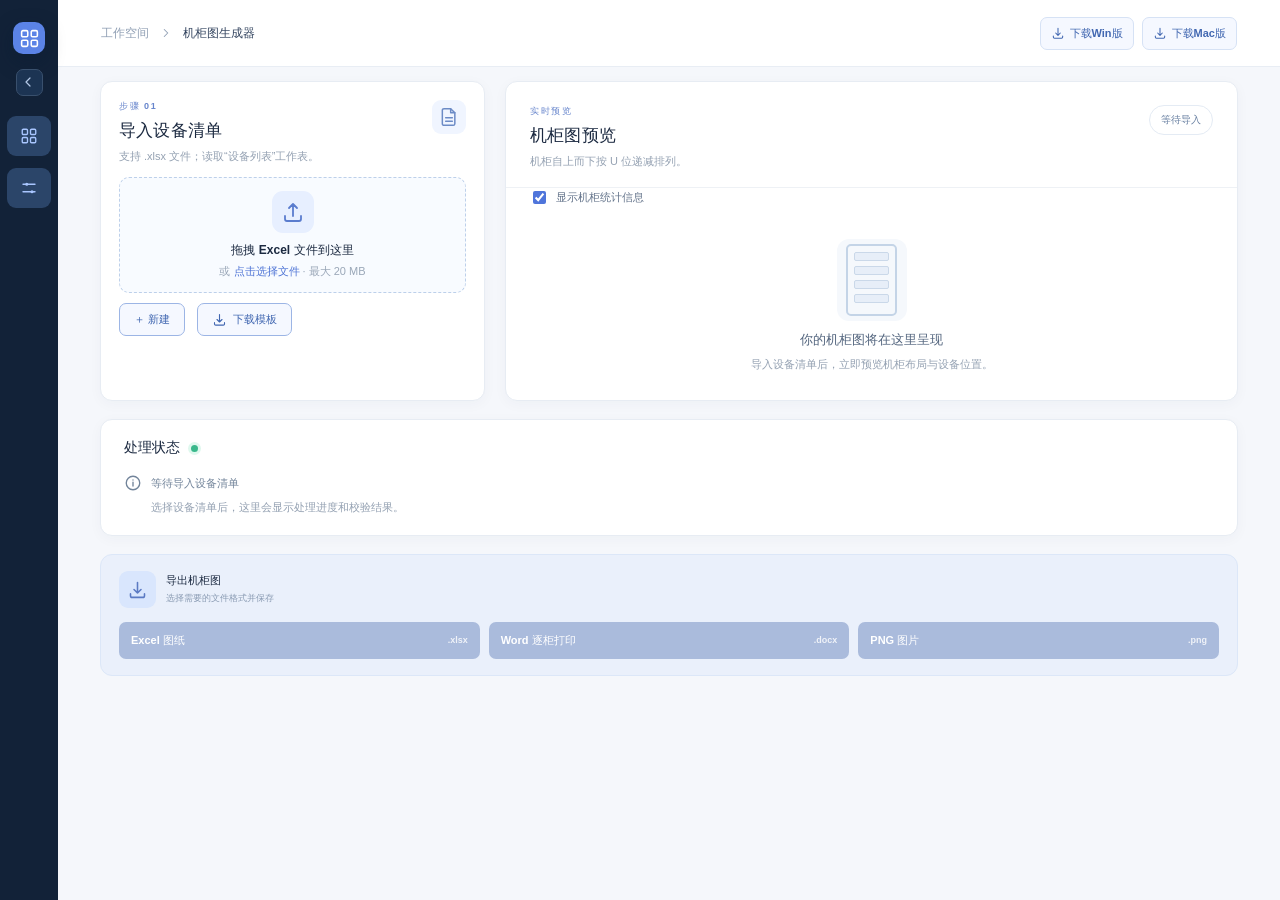
==== commit 47b683e9: "Add files via upload" ====
--- a/index.html
+++ b/index.html
@@ -4,10 +4,10 @@
     <meta charset="UTF-8" />
     <meta name="viewport" content="width=device-width, initial-scale=1.0" />
     <title>机柜图生成器</title>
-    <script type="module" crossorigin src="/assets/main-DSUfc9Ya.js"></script>
-    <link rel="modulepreload" crossorigin href="/assets/i18n-CiS_sE5H.js">
-    <link rel="modulepreload" crossorigin href="/assets/workbook-BoGkn9Ol.js">
-    <link rel="stylesheet" crossorigin href="/assets/style-CJkz5hYx.css">
+    <script type="module" crossorigin src="/assets/main-5oWvI_oH.js"></script>
+    <link rel="modulepreload" crossorigin href="/assets/i18n-LAAmAIJA.js">
+    <link rel="modulepreload" crossorigin href="/assets/workbook-DBDZPADN.js">
+    <link rel="stylesheet" crossorigin href="/assets/style-DmXNLmDs.css">
   </head>
   <body>
     <div id="app"></div>
--- a/assets/style-DmXNLmDs.css
+++ b/assets/style-DmXNLmDs.css
@@ -0,0 +1 @@
+:root{font-family:DM Sans,Noto Sans SC,Microsoft YaHei,sans-serif;color:#1b2940;background:#f5f7fb;font-synthesis:none}*{box-sizing:border-box}body{margin:0;min-width:980px}button,input{font:inherit}button{cursor:pointer}button:disabled{cursor:not-allowed}svg{flex:none}.shell{display:flex;min-height:100vh}.sidebar{width:238px;background:#122238;color:#fff;display:flex;flex-direction:column;flex:none;padding:30px 17px 22px;position:sticky;top:0;height:100vh}.brand{display:flex;align-items:center;gap:11px;padding:0 13px 51px}.brand-mark{width:38px;height:38px;border-radius:10px;background:#5b83e6;display:grid;place-items:center;box-shadow:0 7px 20px #08183166}.brand strong{display:block;font-size:16px;letter-spacing:.025em}.brand small{display:block;margin-top:3px;font-size:9px;letter-spacing:.22em;color:#8ba4c4}.side-label{font-size:10px;font-weight:700;letter-spacing:.18em;color:#6f87a7;padding:0 15px 13px}.nav-item{width:100%;display:flex;align-items:center;gap:12px;border:0;border-radius:9px;padding:13px 14px;background:#2b4569;color:#fff;text-align:left;font-size:13px;font-weight:600}.nav-item svg{color:#a9c6ff}.side-bottom{margin-top:auto}.side-note{display:flex;gap:9px;padding:14px 12px;border:1px solid #34485e;border-radius:9px;color:#9db0c7;font-size:11px;line-height:1.6}.side-note svg{color:#85a8ee;margin-top:1px}.version{color:#5d7189;font-size:10px;padding:19px 13px 0}.main{flex:1;min-width:0}.topbar{height:67px;padding:0 43px;border-bottom:1px solid #e8edf4;background:#fff;display:flex;align-items:center;justify-content:space-between}.breadcrumbs{display:flex;align-items:center;gap:10px;color:#91a0b5;font-size:12px}.breadcrumbs strong{font-weight:600;color:#33445f}.top-pill{display:flex;align-items:center;gap:8px;border:1px solid #e5ebf0;border-radius:99px;padding:7px 11px;color:#687b91;font-size:11px}.pulse,.status-dot{width:7px;height:7px;border-radius:50%;background:#39b88b;box-shadow:0 0 0 3px #dff8ee}.content{max-width:1510px;margin:0 auto;padding:30px 42px 55px}.hero{height:174px;border-radius:14px;background:linear-gradient(108deg,#234977,#1d3b62 49%,#142a47);position:relative;overflow:hidden;display:flex;align-items:center;justify-content:space-between;padding:0 38px;color:#fff;box-shadow:0 12px 30px #263c5b1f}.hero:after{content:"";position:absolute;width:530px;height:530px;right:-75px;top:-270px;border:1px solid #ffffff1c;border-radius:50%;box-shadow:0 0 0 70px #ffffff07,0 0 0 145px #ffffff05}.hero-copy{z-index:2}.eyebrow,.kicker{font-size:10px;letter-spacing:.17em;font-weight:700;color:#83adff}.hero h1{margin:10px 0 8px;font-size:28px;letter-spacing:.015em;font-weight:700}.hero p{font-size:12px;color:#c3d3e8;margin:0}.hero-art{width:210px;height:135px;position:relative;z-index:1;margin-right:18px}.mini-rack{position:absolute;left:45px;top:8px;width:116px;height:126px;border:5px solid #6d8caf;border-radius:8px;background:#0d2340;padding:10px;display:flex;flex-direction:column;gap:7px;transform:rotate(-7deg);box-shadow:14px 14px 25px #07162966}.mini-rack div{height:17px;background:linear-gradient(90deg,#79a5e5 0 9%,#2d5484 9% 72%,#385f8d 72%);border-radius:3px;box-shadow:inset 0 0 0 1px #ffffff18}.mini-rack div:nth-child(2){background:linear-gradient(90deg,#6eccc3 0 9%,#265b68 9% 72%,#327b7e 72%)}.mini-rack div:nth-child(4){background:linear-gradient(90deg,#be9fe6 0 9%,#5d497b 9% 72%,#6a538f 72%)}.art-glow{position:absolute;width:180px;height:70px;background:#6ea4ff33;filter:blur(32px);bottom:0}.workflow{display:flex;align-items:center;gap:19px;margin:24px 0}.step{display:flex;align-items:center;gap:12px;min-width:184px;color:#8492a6}.step>span{width:31px;height:31px;display:grid;place-items:center;border:1px solid #dce3ec;border-radius:50%;background:#fff;font-size:11px;font-weight:700}.step.active>span{background:#e9efff;color:#4d70ca;border-color:#ccdbff}.step strong{display:block;font-size:12px;color:#43536c}.step small{display:block;margin-top:3px;font-size:10px}.workflow i{width:50px;height:1px;background:#dce3ec}.workspace-grid{display:grid;grid-template-columns:minmax(355px,385px) minmax(0,1fr);gap:20px}.left-stack,.right-stack{display:flex;flex-direction:column;gap:20px}.panel{background:#fff;border:1px solid #e7ecf3;border-radius:12px;box-shadow:0 3px 14px #20335009}.import-panel,.settings-panel{padding:23px}.panel-heading,.preview-heading{display:flex;justify-content:space-between;gap:15px}.kicker{color:#6785cc;font-size:9px}.panel h2{font-size:17px;margin:6px 0;letter-spacing:.01em}.panel p{font-size:11px;color:#94a1b2;margin:0;line-height:1.5}.heading-icon{color:#6c8bc6;background:#f0f5ff;border-radius:9px;width:34px;height:34px;display:grid;place-items:center}.dropzone{height:169px;border:1.5px dashed #bdd0ea;background:#f8fbff;border-radius:10px;margin-top:21px;display:flex;align-items:center;justify-content:center;flex-direction:column;gap:7px;cursor:pointer;transition:.2s}.dropzone:hover,.dropzone.dragging{border-color:#5d86df;background:#eff5ff}.upload-icon{width:42px;height:42px;border-radius:11px;background:#e7efff;color:#5a7cce;display:grid;place-items:center;margin-bottom:4px}.dropzone strong{font-size:12px}.dropzone span{font-size:11px;color:#9aa7b8}.dropzone b{color:#4d73d5}.file-summary{display:flex;align-items:center;gap:11px;background:#f6f9fd;border:1px solid #e5ecf6;border-radius:8px;padding:10px;margin-top:13px}.file-summary.hidden{display:none}.file-badge{color:#5d7bc3}.file-summary>div:nth-child(2){min-width:0;flex:1}.file-summary strong,.file-summary small{display:block;white-space:nowrap;overflow:hidden;text-overflow:ellipsis}.file-summary strong{font-size:11px}.file-summary small{font-size:10px;color:#92a0b0;margin-top:2px}.file-summary button{border:0;background:none;color:#9caaba;padding:4px}.format-note{display:flex;gap:8px;align-items:flex-start;margin-top:16px;padding:11px 10px;border-radius:7px;background:#f6f8fb;color:#8795a7;font-size:10px;line-height:1.55}.format-note svg{color:#7892c6}.setting-row{display:flex;justify-content:space-between;align-items:center;padding:18px 0;border-bottom:1px solid #eef1f5}.settings-panel .panel-heading{margin-bottom:7px}.setting-row label strong,.color-head strong{display:block;font-size:12px;font-weight:600}.setting-row label small,.color-head small{display:block;color:#9aa6b5;font-size:10px;margin-top:4px}.number-control{display:flex;align-items:center;border:1px solid #dde5ef;border-radius:7px;height:34px;overflow:hidden}.number-control input{width:51px;border:0;outline:none;text-align:center;color:#263d61;font-size:12px;font-weight:700;appearance:textfield}.number-control input::-webkit-inner-spin-button,.number-control input::-webkit-outer-spin-button{-webkit-appearance:none}.number-control span{background:#f6f8fb;color:#8f9bab;height:100%;display:grid;place-items:center;width:30px;font-size:10px;border-left:1px solid #e7edf4}.color-head{display:flex;align-items:center;justify-content:space-between;margin:20px 0 13px}.color-head small{margin:0}.color-list{display:grid;grid-template-columns:1fr 1fr;gap:9px}.color-item{display:flex;align-items:center;gap:8px;border:1px solid #edf1f5;border-radius:7px;padding:7px 8px;font-size:11px;white-space:nowrap;overflow:hidden}.color-item input{width:20px;height:20px;flex:none;border:0;background:none;padding:0;cursor:pointer}.color-item input::-webkit-color-swatch-wrapper{padding:0}.color-item input::-webkit-color-swatch{border:0;border-radius:5px}.color-item span{overflow:hidden;text-overflow:ellipsis}.text-button{background:none;border:0;color:#6382c8;font-size:11px;font-weight:600;padding:0;margin-top:18px}.preview-panel{min-height:570px;overflow:hidden}.preview-heading{padding:23px 24px 17px;border-bottom:1px solid #eef1f5}.preview-count{align-self:flex-start;border:1px solid #e4ebf4;border-radius:99px;color:#6980a2;padding:7px 11px;font-size:10px;white-space:nowrap}.preview-body{padding:18px 24px 22px;min-height:449px}.empty-preview{height:390px;display:flex;flex-direction:column;align-items:center;justify-content:center;text-align:center}.empty-visual{width:95px;height:121px;border-radius:12px;background:#f5f8fc;display:grid;place-items:center;margin-bottom:17px}.outline-rack{width:51px;height:72px;border:2px solid #c4d4e7;border-radius:5px;padding:6px;display:flex;flex-direction:column;gap:5px}.outline-rack span{height:9px;border:1px solid #cad8e9;border-radius:2px;background:#e7eef8}.empty-preview strong{font-size:13px;color:#53657e}.empty-preview p{max-width:265px;margin-top:7px}.preview-toolbar{display:flex;justify-content:space-between;color:#9baabc;font-size:10px;margin-bottom:15px}.rack-grid{display:grid;grid-template-columns:repeat(var(--per-row),minmax(92px,1fr));gap:16px 10px;overflow-x:auto;padding-bottom:10px}.rack-card{min-width:92px}.rack-title{height:28px;background:#1f3552;color:#fff;display:flex;align-items:center;justify-content:center;padding:0 3px;border-radius:5px 5px 0 0;font-weight:700;font-size:10px;overflow:hidden;white-space:nowrap;text-overflow:ellipsis}.rack-frame{height:295px;border:2px solid #d5e0ed;border-top:0;display:flex;background:#f7f9fc}.u-axis{width:27px;display:flex;flex-direction:column;justify-content:space-between;align-items:center;padding:6px 1px;color:#9aa8b8;font-size:8px;border-right:1px solid #e1e7ef}.rack-slots{position:relative;flex:1;background:repeating-linear-gradient(to bottom,#f5f7fa 0 calc(100% / var(--max-u) - 1px),#e1e8f0 calc(100% / var(--max-u) - 1px) calc(100% / var(--max-u)))}.device-segment{position:absolute;left:0;right:0;display:flex;align-items:center;justify-content:center;color:#fff;font-size:8px;font-weight:700;overflow:hidden;border:1px solid #fff5;text-align:center;padding:1px}.device-segment span{line-height:1.1;overflow:hidden;text-overflow:ellipsis;white-space:nowrap}.rack-footer{text-align:center;color:#8c9aad;font-size:9px;padding:7px 0}.preview-legend{display:flex;flex-wrap:wrap;gap:9px 13px;border-top:1px solid #edf1f5;margin-top:10px;padding-top:14px}.preview-legend span{display:flex;align-items:center;gap:5px;color:#7d8da2;font-size:9px}.preview-legend i{width:8px;height:8px;border-radius:2px}.status-panel{padding:19px 23px}.status-title{display:flex;align-items:center;gap:10px}.status-title h2{font-size:14px;margin:0}.status-dot.error{background:#e77d6e;box-shadow:0 0 0 3px #fff0ed}.status-main{display:flex;align-items:center;gap:9px;margin-top:17px;color:#72849a;font-size:11px}.status-main strong{font-weight:600}.status-main.success{color:#248b70}.status-main.error{color:#c65c4c}.status-panel p{margin:7px 0 0 27px}.issue-list{max-height:126px;overflow:auto;color:#ab635b;font-size:10px;padding-left:18px;margin:11px 0 0;line-height:1.6}.export-panel{background:#eaf0fb;border:1px solid #dce7f8;border-radius:12px;padding:16px 18px;display:flex;align-items:center;justify-content:space-between;gap:12px}.export-text{display:flex;align-items:center;gap:10px}.export-text>span{width:37px;height:37px;border-radius:9px;background:#d9e6fd;display:grid;place-items:center;color:#5b7ac3}.export-text strong,.export-text small{display:block}.export-text strong{font-size:11px}.export-text small{font-size:9px;color:#899ab2;margin-top:4px}.export-panel button{border:0;border-radius:7px;background:#456bd1;color:#fff;padding:10px 12px;display:flex;align-items:center;gap:3px;font-size:10px;font-weight:700;box-shadow:0 4px 10px #5179d444;white-space:nowrap}.export-panel button:hover:not(:disabled){background:#385fbe}.export-panel button:disabled{background:#aabbdc;box-shadow:none}@media(max-width:1180px){.sidebar{width:205px}.content{padding:25px}.topbar{padding:0 25px}.workspace-grid{grid-template-columns:350px minmax(0,1fr)}.rack-grid{grid-template-columns:repeat(var(--per-row),minmax(90px,1fr))}}@media(max-width:1050px){.workspace-grid{grid-template-columns:1fr}.left-stack{display:grid;grid-template-columns:1fr 1fr;align-items:start}.preview-panel,.preview-body{min-height:0}.rack-grid{grid-template-columns:repeat(var(--per-row),minmax(110px,1fr))}}@media(max-width:800px){body{min-width:0}.sidebar{display:none}.content{padding:18px}.left-stack{display:flex}.hero{padding:25px;height:auto}.hero-art{display:none}.workflow{gap:8px;overflow:auto}.step{min-width:145px}.workflow i{width:20px;flex:none}.rack-grid{grid-template-columns:repeat(var(--per-row),minmax(105px,1fr))}.export-panel{flex-wrap:wrap}}.sidebar{width:174px;padding:22px 12px 16px;transition:width .2s ease}.brand{gap:8px;padding:0 5px 19px}.brand-mark{width:32px;height:32px;flex:none}.brand strong{font-size:12px;white-space:nowrap}.brand small{font-size:8px}.side-label{padding:15px 9px 10px}.nav-item{padding:11px 10px;gap:8px}.sidebar-toggle{align-self:flex-end;width:27px;height:27px;border:1px solid #39506d;border-radius:7px;background:#1c3453;color:#b3c8e6;display:grid;place-items:center}.sidebar-toggle:hover{background:#294a74}.sidebar-collapsed .sidebar{width:58px;align-items:center;padding-left:7px;padding-right:7px}.sidebar-collapsed .brand{padding:0 0 15px}.sidebar-collapsed .brand-name,.sidebar-collapsed .side-label,.sidebar-collapsed .nav-item span,.sidebar-collapsed .side-bottom{display:none}.sidebar-collapsed .sidebar-toggle{align-self:center;transform:rotate(180deg)}.sidebar-collapsed .nav{width:100%;margin-top:20px}.sidebar-collapsed .nav-item{justify-content:center}.content{padding-top:14px}.workflow{margin:10px 0 20px}.heading-toggle{border:0;background:#f0f5ff;color:#6c8bc6;border-radius:9px;min-width:61px;height:34px;display:flex;align-items:center;justify-content:center;gap:6px}.heading-toggle svg:last-child{transition:transform .2s}.heading-toggle[aria-expanded=true] svg:last-child{transform:rotate(90deg)}#settingsBody[hidden]{display:none}.settings-actions{display:flex;justify-content:space-between;align-items:center;gap:12px;margin-top:18px}.settings-actions .text-button{margin:0}.apply-button{border:0;border-radius:7px;padding:9px 15px;background:#456bd1;color:#fff;font-size:11px;font-weight:700}.apply-button:hover{background:#385fbe}.apply-button:disabled{background:#aabbdc}.settings-error{color:#b84d43;font-size:11px;line-height:1.5;margin-top:10px}.settings-error:empty{display:none}.settings-error:not(:empty){max-height:115px;overflow:auto;padding:8px;background:#fff7f5;border-radius:6px}.preview-panel,.preview-body{min-height:0}.preview-fit-viewport{width:100%;height:min(58vh,500px);min-height:280px;display:flex;justify-content:center;align-items:center;overflow:hidden;cursor:zoom-in;border-radius:9px;background:#fafcff}.preview-fit-viewport:focus-visible{outline:2px solid #456bd1;outline-offset:2px}.preview-stage{flex:none;position:relative}.preview-content{transform-origin:top left;width:max-content}.preview-content .rack-grid,.preview-window-content .rack-grid{grid-template-columns:repeat(var(--per-row),130px);gap:16px 14px;overflow:visible}.preview-content .rack-card,.preview-window-content .rack-card{min-width:0;width:130px}.preview-content .u-axis,.preview-window-content .u-axis{width:19px;flex:none;font-size:7px}.preview-content .u-axis-right,.preview-window-content .u-axis-right{border-right:0;border-left:1px solid #e1e7ef}.preview-content .preview-legend,.preview-window-content .preview-legend{max-width:100%}.preview-hint{text-align:center;margin-top:10px!important;color:#7188ad!important}.preview-window-body{min-width:0;background:#f5f7fb}.preview-window-main{padding:24px;min-width:0}.preview-window-header{margin-bottom:22px}.preview-window-header h1{font-size:22px;margin:0 0 6px}.preview-window-header p{color:#788ba4;font-size:12px;margin:0}.preview-window-content{background:#fff;border:1px solid #e1e9f3;border-radius:12px;padding:22px;width:max-content;min-width:100%;max-width:none;box-shadow:0 5px 18px #20335010}.preview-window-content .preview-toolbar{max-width:100%}.export-panel{display:block}.export-text{margin-bottom:14px}.export-actions{display:grid;grid-template-columns:repeat(3,minmax(0,1fr));gap:9px}.export-panel .export-button{width:100%;min-width:0;justify-content:space-between;padding:11px 12px;font-size:11px;text-align:left}.export-button small{font-size:9px;opacity:.82;margin-left:5px}@media(max-width:1180px){.sidebar{width:154px}}@media(max-width:800px){.sidebar{display:none}.preview-fit-viewport{height:min(52vh,440px)}.preview-window-main{padding:14px}.export-actions{grid-template-columns:1fr}}html,body,#app{max-width:100%}body,.shell,.main,.content,.workspace-grid,.left-stack,.right-stack,.panel,.export-panel{min-width:0}.shell,.content{width:100%}.panel-heading>div,.preview-heading>div,.export-text>div{min-width:0}.panel-heading p,.preview-heading p,.format-note span,.status-panel p,.status-main strong{overflow-wrap:anywhere}.dropzone{padding:12px;text-align:center}.preview-count{flex:none}.preview-body,.preview-fit-viewport,.export-actions{min-width:0}.export-panel .export-button{white-space:normal;overflow-wrap:anywhere}.preview-window-body{overflow:hidden}.preview-window-main{width:100%;height:100dvh;min-height:0;display:flex;flex-direction:column;overflow:hidden}.preview-window-header{display:flex;align-items:flex-start;justify-content:space-between;gap:18px;min-width:0;flex:none}.preview-window-header>div:first-child{min-width:0}.preview-window-header p{overflow-wrap:anywhere}.preview-window-actions{display:flex;flex-wrap:wrap;gap:8px;flex:none}.preview-window-actions button{border:1px solid #cbd8eb;border-radius:7px;background:#fff;color:#49678e;padding:7px 11px;font-size:11px;white-space:nowrap}.preview-window-actions button[aria-pressed=true]{background:#456bd1;border-color:#456bd1;color:#fff}.preview-window-viewport{flex:1;min-width:0;min-height:0;width:100%;overflow:auto;background:#fff;border:1px solid #e1e9f3;border-radius:12px;box-shadow:0 5px 18px #20335010}.preview-window-stage{position:relative;min-width:0;margin:auto}.preview-window-content{width:max-content;min-width:0;max-width:none;border:0;box-shadow:none;transform-origin:top left}.preview-window-content .preview-legend span{min-width:0;overflow-wrap:anywhere}@media(max-width:1050px){.workspace-grid{grid-template-columns:minmax(0,1fr)}.left-stack{display:grid;grid-template-columns:repeat(2,minmax(0,1fr));align-items:start}}@media(max-width:800px){.left-stack{display:flex;align-items:stretch}.content{padding:16px}.preview-window-header{flex-wrap:wrap}.preview-window-main{padding:14px}}@media(max-width:480px){.topbar{height:54px;padding:0 14px}.content{padding:12px}.workspace-grid,.left-stack,.right-stack{gap:12px}.import-panel,.settings-panel,.preview-heading,.status-panel{padding:16px}.preview-body{padding:12px}.panel-heading,.preview-heading{gap:8px}.panel h2{font-size:15px}.heading-icon{width:30px;height:30px;flex:none}.heading-toggle{min-width:48px}.color-list,.export-actions{grid-template-columns:minmax(0,1fr)}.preview-window-actions{width:100%}}@media(max-height:460px){.preview-window-body{overflow:auto}.preview-window-main{height:auto;min-height:100dvh;overflow:visible}.preview-window-viewport{flex:none;height:260px}}.generator-page,.settings-page{min-width:0}.import-new-row{display:flex;align-items:center;flex-wrap:wrap;gap:8px 12px;margin:12px 0;color:#73849b;font-size:11px}.new-file-button{display:inline-flex;align-items:center;border:1px solid #9cb5e5;border-radius:7px;background:#f5f8ff;color:#4167b1;padding:8px 14px;font:inherit;font-weight:700;white-space:nowrap}.new-file-button:hover{background:#eaf1ff}.new-file-button{gap:6px}.device-label{width:100%;min-width:0}.device-label span{display:block;line-height:1.15}.preview-options{display:flex;align-items:center;gap:7px;margin:0 23px 8px;color:#64748b;font-size:11px;flex:none}.preview-options input{accent-color:#4f75db}.rack-summary{text-align:center;color:#64748b;font-size:9px;line-height:22px}.new-file-button:focus-visible{outline:2px solid #6c93de;outline-offset:2px}.generator-page[hidden],.settings-page[hidden]{display:none!important}.nav{display:flex;flex-direction:column;gap:12px}.generator-page{display:flex;flex-direction:column;gap:18px}.generator-top{--generator-panel-height:320px;display:grid;grid-template-columns:minmax(310px,385px) minmax(0,1fr);align-items:stretch;gap:20px;min-width:0}.generator-top>.panel{height:var(--generator-panel-height);min-width:0;min-height:0;max-height:var(--generator-panel-height);align-self:start}.generator-top>.import-panel{display:flex;flex-direction:column;padding:18px;overflow:auto}.generator-top .import-panel .panel-heading{flex:none}.generator-top .dropzone{flex:1;min-height:96px;max-height:116px;height:auto;margin-top:12px;gap:5px}.generator-top .import-new-row{flex:none;margin:10px 0 0}.generator-top .file-summary{flex:none;margin-top:8px;padding:8px}.generator-top>.preview-panel{display:flex;flex-direction:column;overflow:hidden}.generator-top .preview-heading{flex:none}.generator-top .preview-body{display:flex;flex:1;flex-direction:column;min-height:0;overflow:hidden}.generator-top .preview-fit-viewport{flex:1;height:0;min-height:0;contain:size}.generator-top .empty-preview{flex:1;height:auto;min-height:0}.generator-top .empty-visual{width:70px;height:82px;margin-bottom:10px;flex:none}.generator-top .preview-hint{flex:none}.settings-page{max-width:1120px;margin:0 auto;width:100%}.language-setting{display:flex;flex-wrap:wrap;align-items:center;gap:12px 20px;padding:14px 0 18px;border-bottom:1px solid #e9eef5;margin-bottom:10px;min-width:0}.language-setting label{display:flex;flex-direction:column;gap:5px;flex:1;min-width:180px}.language-setting small,.language-setting p{color:#73849b;font-size:11px;line-height:1.5}.language-setting p{flex-basis:100%;margin:0;overflow-wrap:anywhere}.language-setting select{max-width:100%;border:1px solid #cbd8eb;border-radius:7px;padding:9px 12px;background:#fff;color:#283d5b;font:inherit}.setting-row label,.export-text,.preview-heading>div:first-child{min-width:0}.setting-row strong,.nav-item span{overflow-wrap:anywhere}html[lang=en] .sidebar:not(.sidebar-collapsed .sidebar) .brand-name strong{font-size:12px}@media(max-width:600px){html[lang=en] .nav-item,html[lang=en] .sidebar-collapsed .nav-item{white-space:normal;max-width:170px;font-size:10px}}.settings-page-intro{margin:3px 0 20px}.settings-page-intro h1{margin:4px 0 6px;font-size:25px;color:#203755}.settings-page-intro p{margin:0;color:#73849b;font-size:12px;line-height:1.6}.settings-panel{padding:25px}.settings-panel .panel-heading{margin-bottom:10px}.settings-grid{display:grid;grid-template-columns:minmax(230px,.85fr) minmax(0,1.4fr);gap:30px;min-width:0}.settings-numbers,.settings-colors{min-width:0}.settings-numbers .setting-row:first-child{border-top:1px solid #eef1f5}.settings-colors .color-head{margin:16px 0 11px}.settings-colors .color-list{grid-template-columns:repeat(2,minmax(0,1fr))}.settings-colors .color-item{min-width:0}.settings-colors .color-item span{overflow:hidden;text-overflow:ellipsis}.custom-type{background:#fafcff}.custom-type-name{min-width:0;flex:1;border:1px solid #d8e3f2;background:#fff;border-radius:5px;padding:6px 7px;font-size:11px;color:#283d5b}.custom-type-name:focus{outline:2px solid #a7c0f0}.custom-type-color{width:31px;height:27px;border:0;background:transparent;padding:0;flex:none;cursor:pointer}.remove-type{border:0;background:#fff0ed;color:#a85c50;border-radius:5px;width:24px;height:24px;display:grid;place-items:center;flex:none}.add-type-button{margin-top:12px;border:1px dashed #9cb5e5;background:#f5f8ff;color:#4167b1;border-radius:7px;padding:8px 12px;font-size:11px;font-weight:700}.add-type-button:hover{background:#eaf1ff}.setting-help{font-size:10px;color:#7d8ba0;line-height:1.5;margin:9px 0 0}.settings-notice{color:#4b6fae;font-size:11px;min-height:16px;margin-top:9px}.settings-actions{border-top:1px solid #e9eef5;padding-top:17px}@media(max-width:1000px){.generator-top{grid-template-columns:minmax(0,1fr)}}@media(max-width:800px){.sidebar{display:flex}.settings-grid{grid-template-columns:minmax(0,1fr);gap:10px}}@media(max-width:520px){.generator-page,.generator-top{gap:12px}.settings-panel{padding:16px}.settings-colors .color-list{grid-template-columns:minmax(0,1fr)}}@media(max-width:600px){.shell{flex-direction:column}.sidebar,.sidebar-collapsed .sidebar{width:100%;height:58px;position:sticky;top:0;z-index:10;padding:7px 12px;flex-direction:row;align-items:center;gap:12px}.brand,.sidebar-collapsed .brand{padding:0}.brand-name,.side-label,.side-bottom,.sidebar-toggle{display:none!important}.nav,.sidebar-collapsed .nav{width:auto;margin:0 0 0 auto;flex-direction:row;gap:10px}.nav-item,.sidebar-collapsed .nav-item{width:auto;height:40px;justify-content:center;padding:0 9px;gap:6px;font-size:11px;white-space:nowrap}.sidebar-collapsed .nav-item span{display:inline}.topbar{height:49px}}.topbar{height:auto;min-height:67px;padding-block:12px;gap:12px;flex-wrap:wrap}.breadcrumbs{min-width:0;flex-wrap:wrap}.topbar-downloads{display:flex;justify-content:flex-end;flex-wrap:wrap;gap:8px;margin-left:auto;max-width:100%}.platform-download{display:inline-flex;align-items:center;gap:5px;padding:8px 10px;border:1px solid #d6e2f5;border-radius:7px;background:#f5f8ff;color:#4167b1;font-size:11px;font-weight:600;text-decoration:none;white-space:nowrap}.platform-download:hover{background:#eaf1ff;border-color:#9cb5e5}.platform-download:focus-visible{outline:2px solid #6c93de;outline-offset:2px}@media(max-width:600px){.topbar{min-height:49px;row-gap:8px}.topbar .breadcrumbs{flex-basis:100%}}
